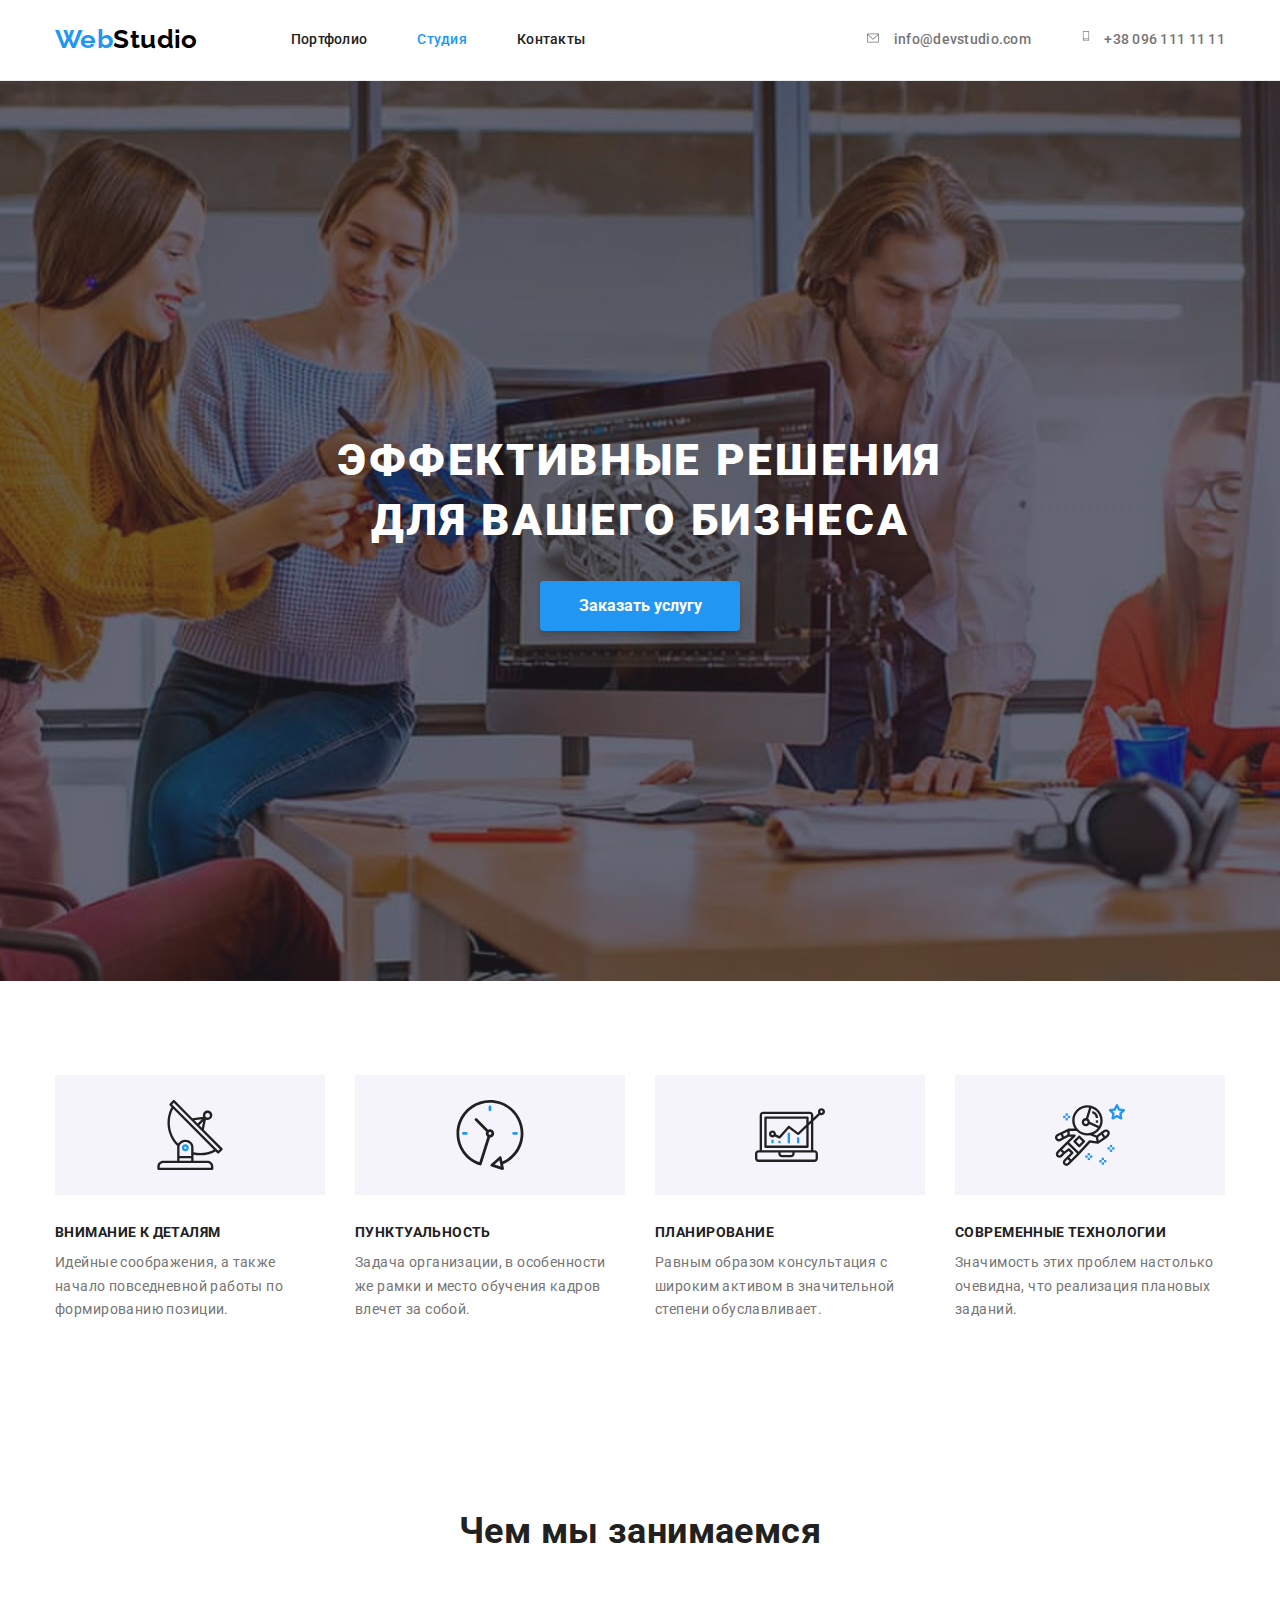
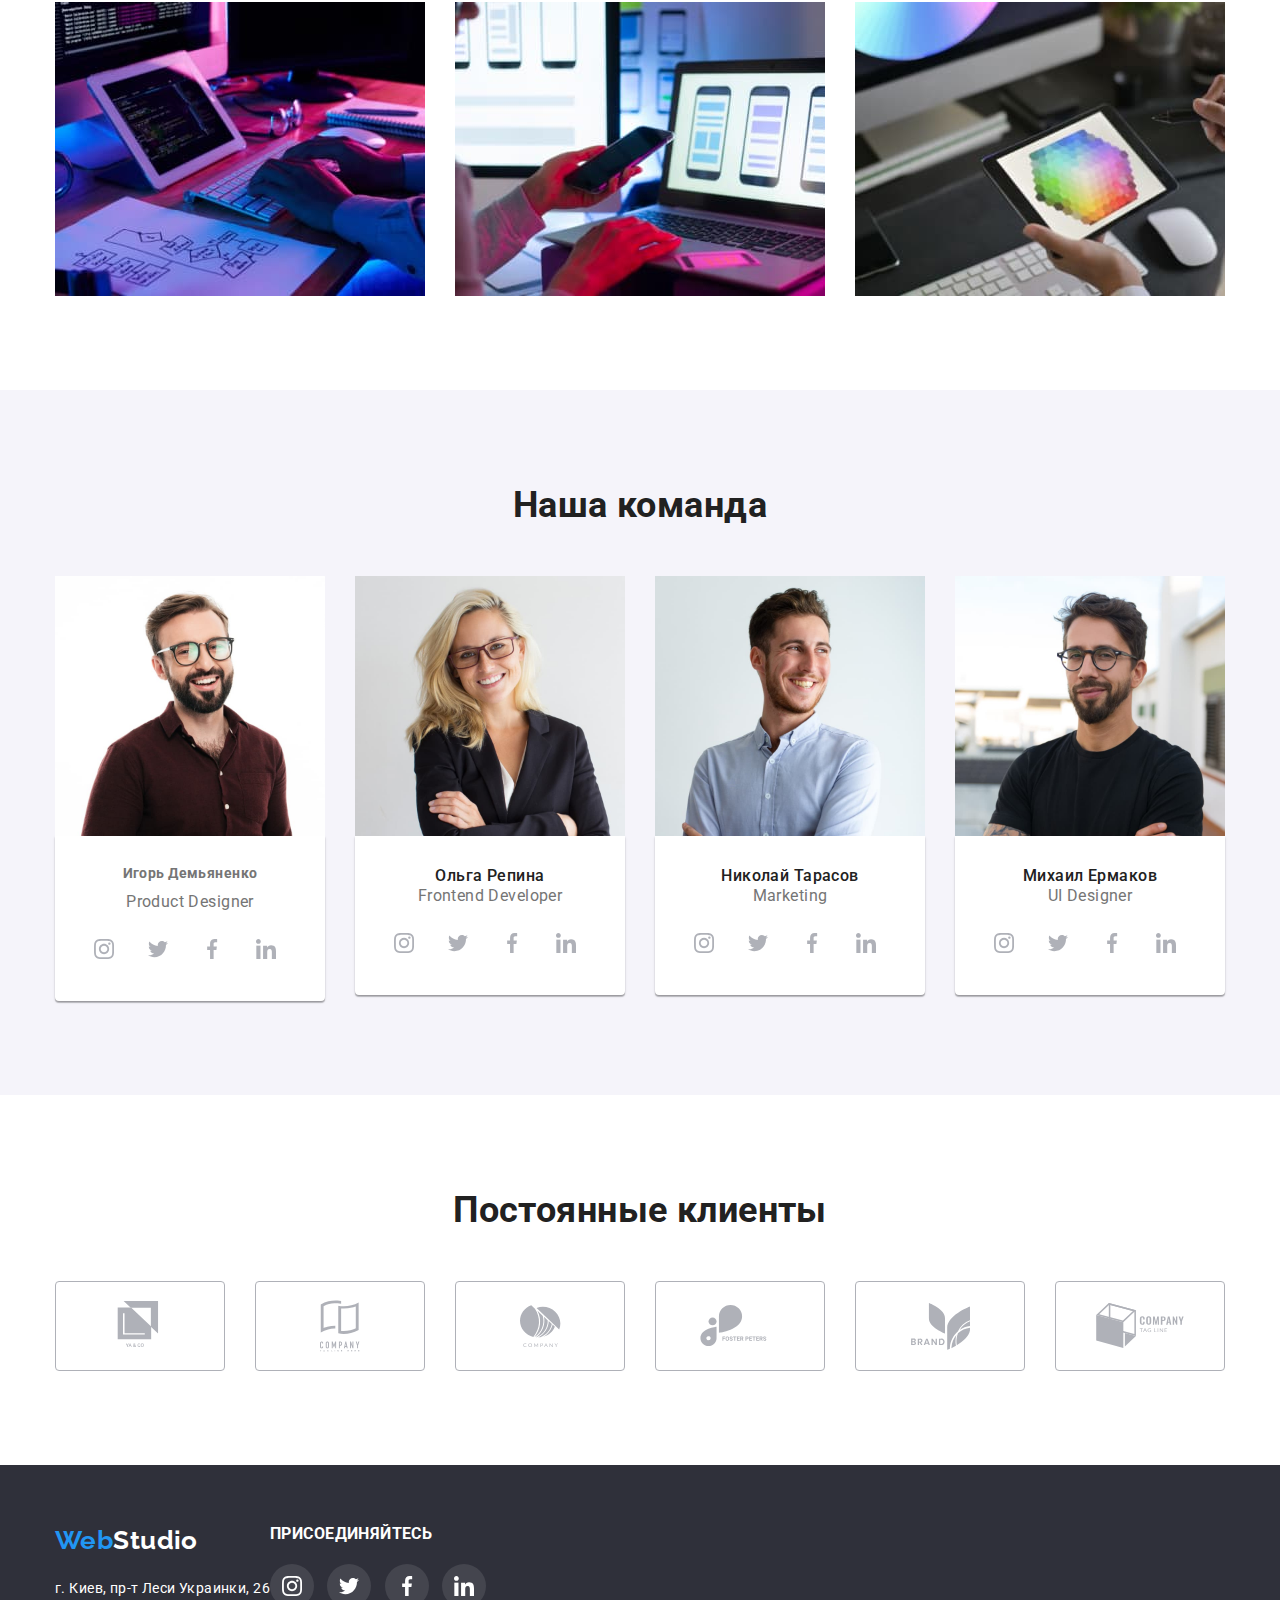
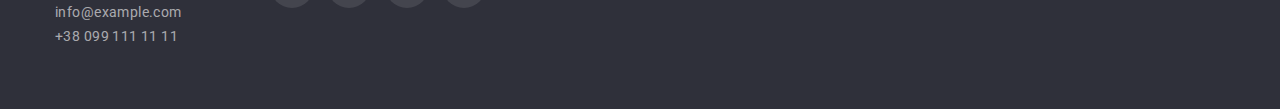
==== index.html @ ab67c168 "Initial commit" ====
<!DOCTYPE html>
<html lang="en">
<head>
    <meta charset="UTF-8">
    <meta http-equiv="X-UA-Compatible" content="IE=edge">
    <meta name="viewport" content="width=device-width, initial-scale=1.0">
    <link rel="preconnect" href="https://fonts.gstatic.com">
    <link href="https://fonts.googleapis.com/css2?family=Raleway:wght@700&family=Roboto:wght@400;500;700;900&display=swap" rel="stylesheet">
    <link rel="stylesheet" href="https://cdnjs.cloudflare.com/ajax/libs/modern-normalize/1.0.0/modern-normalize.min.css">
    <link rel="stylesheet" href="./css/styles.css">
    <title>WebStudio</title>
</head>
<body>
    
        <!--Шапка-->
    <header class="page-header">
    <div class="container">
        <div class="main-page">
        <nav class="navigation">
        <a  href="" class="logo"><span>Web</span><span class="logo-studio">Studio</span></a>
        <ul class=" list-non site-nav">
            <li class="item"><a href="./portfolio.html" class=" site-nav link" >Портфолио</a></li>
            <li class="item"><a href="" class="link current">Студия</a></li>
            <li class="item"><a href="" class="site-nav link" >Контакты</a></li>
        </ul>
        </nav>
        <ul class="list-non contact">
            <li class="item"><a href="mailto:info@devstudio.com" class="contact-date">
                <svg class="icon" width="16" height="12">
                    <use href="./image/sprite.svg#icon-envelope"></use>
                </svg>
                info@devstudio.com</a></li>
            <li class="item"><a href="tel:+380961111111" class=" contact-date">
                <svg class="icon" width="10" height="16">
                    <use href="./image/sprite.svg#icon-smartphone"></use>
                </svg>
                +38 096 111 11 11</a></li>
        </ul>
        </div>
        </div>
    </header>
    <!--Загрузити послугу-->
    <main>
        <section class="section hero overlay"> 
            <div class="container">
                <div class="hero-content">
            <h1 class="section-hero-title">Эффективные решения для вашего бизнеса</h1>
            <button type="button" class="button">Заказать услугу</button>
            </div>
            </div>
        </section>
        <!-- секція під героєм -->
<section class="section">
    <div class="container">
    <!--Заголовок, який далі потрібно приховати-->
    <h2 class="section-title visually-hidden">Наши ценности</h2>
    <!--Список під "Загрузити послугу"-->
    <ul class=" list-non values-list">
        <li class="values-item">
            <div class="values-picture">
                <svg width="70" height="70">
                    <use href="./image/symbol-defs.svg#icon-antenna"></use>
                </svg>
            </div>

            <h3 class="title">Внимание к деталям</h3>
            <p class="text">
                Идейные соображения, а также начало повседневной работы по формированию позиции.
            </p>
        </li>
        <li class="values-item">
            <div class="values-picture">
                <svg width="70" height="70">
                    <use href="./image/symbol-defs.svg#icon-clock"></use>
                </svg>
            </div>
            <h3 class="title">Пунктуальность</h3>
            <p class="text">
                Задача организации, в особенности же рамки и место обучения кадров влечет за собой.
            </p>
        </li>
        <li class="values-item">
            <div class="values-picture">
                <svg width="70" height="70">
                    <use href="./image/symbol-defs.svg#icon-diagram"></use>
                </svg>
            </div>
            <h3 class="title">Планирование</h3>
            <p class="text">
                Равным образом консультация с широким активом в значительной степени обуславливает.
            </p>
        </li>
        <li class="values-item">
            <div class="values-picture">
                <svg width="70" height="70">
                    <use href="./image/symbol-defs.svg#icon-astronaut"></use>
                </svg>
            </div>
            <h3 class="title">Современные технологии</h3>
            <p class="text">
                Значимость этих проблем настолько очевидна, что реализация плановых заданий.
            </p>
        </li>
    </ul>
    </div>
</section>  
<!--Чим ми займаємося-->
<section class="section">
    <div class="container">
    <h2 class="section-title">Чем мы занимаемся</h2>
    <ul class="list-non title-list grid">
        <li class="grid-title"><a href=""><img src="./image/box_1.jpg" alt="Человек пишет код" width="370"></a></li>
        <li class="grid-title"><a href=""><img src="./image/box_2.jpg" alt="Работа с приложениями" width="370"></a></li>
        <li class="grid-title"><a href=""><img src="./image/box_3.jpg" alt="Работа с графикой" width="370"></a></li>
    </ul>
    </div>
</section>
<!--Наша команда-->
<section class="section team">
    <div class="container">
    <h2 class="section-title">Наша команда</h2>
    <ul class=" list-non title-list grid">
        <li class="team-item grid-team">
            <img src="./image/product_designer.jpg" alt="Фотокартка продуктного дизайнера" width="270">
                <div class="manager">
                <h4 class="title -name">Игорь Демьяненко</h4>
                <p class="position">Product Designer</p>
                <ul class=" list-non social">
                    <li>
                        <a href="" class="social-icon" target="_blank" rel="noopener noreferrer">
                            <svg width="20" height="20">
                                <use href="./image/sprite.svg#icon-instagram "></use>
                            </svg>
                        </a>
                    </li>
                    <li>
                        <a href="" class="social-icon" target="_blank" rel="noopener noreferrer">
                            <svg width="20" height="20">
                                <use href="./image/sprite.svg#icon-twitter"></use>
                            </svg>
                        </a>
                    </li>
                    <li>
                        <a href="" class="social-icon"target="_blank" rel="noopener noreferrer">
                            <svg width="20" height="20">
                                <use href="./image/sprite.svg#icon-facebook"></use>
                            </svg>
                        </a>
                    </li>
                    <li>
                        <a href="" class="social-icon"target="_blank" rel="noopener noreferrer">
                            <svg width="20" height="20">
                                <use href="./image/sprite.svg#icon-linkedin"></use>
                            </svg>
                        </a>
                    </li>
                </div>
               
        </li>
        <li class="team-item grid-team">
            <img src="./image/frontend_developer.jpg" alt="Фотокартка розробника" width="270">
            <div class="manager">
                <h4 class="title-name">Ольга Репина</h4>
                <p class="position">Frontend Developer</p>
                <ul class=" list-non social">
                    <li>
                        <a href="" class="social-icon" target="_blank" rel="noopener noreferrer">
                            <svg width="20" height="20">
                                <use href="./image/sprite.svg#icon-instagram "></use>
                            </svg>
                        </a>
                    </li>
                    <li>
                        <a href="" class="social-icon" target="_blank" rel="noopener noreferrer">
                            <svg width="20" height="20">
                                <use href="./image/sprite.svg#icon-twitter"></use>
                            </svg>
                        </a>
                    </li>
                    <li>
                        <a href="" class="social-icon" target="_blank" rel="noopener noreferrer">
                            <svg width="20" height="20">
                                <use href="./image/sprite.svg#icon-facebook"></use>
                            </svg>
                        </a>
                    </li>
                    <li>
                        <a href="" class="social-icon" target="_blank" rel="noopener noreferrer">
                            <svg width="20" height="20">
                                <use href="./image/sprite.svg#icon-linkedin"></use>
                            </svg>
                        </a>
                    </li>
            </div>
            
        </li>
        <li class="team-item grid-team">
           
            <img src="./image/marketing.jpg" alt="Фотокартка спеціаліста з маркетингу" width="270">
            <div class="manager">
                <h4 class="title-name">Николай Тарасов</h4>
                <p class="position">Marketing</p>
                <ul class=" list-non social">
                    <li>
                        <a href="" class="social-icon" target="_blank" rel="noopener noreferrer">
                            <svg width="20" height="20">
                                <use href="./image/sprite.svg#icon-instagram "></use>
                            </svg>
                        </a>
                    </li>
                    <li>
                        <a href="" class="social-icon" target="_blank" rel="noopener noreferrer">
                            <svg width="20" height="20">
                                <use href="./image/sprite.svg#icon-twitter"></use>
                            </svg>
                        </a>
                    </li>
                    <li>
                        <a href="" class="social-icon" target="_blank" rel="noopener noreferrer">
                            <svg width="20" height="20">
                                <use href="./image/sprite.svg#icon-facebook"></use>
                            </svg>
                        </a>
                    </li>
                    <li>
                        <a href="" class="social-icon" target="_blank" rel="noopener noreferrer">
                            <svg width="20" height="20">
                                <use href="./image/sprite.svg#icon-linkedin"></use>
                            </svg>
                        </a>
                    </li>
            </div>
            
        </li>
        <li class="team-item grid-team">
           
            <img src="./image/ul_designer.jpg" alt="Фотокартка дизайнера" width="270">
            <div class="manager">
                <h4 class="title-name">Михаил Ермаков</h4>
                <p class="position">UI Designer</p>
                <ul class=" list-non social">
                    <li>
                        <a href="" class="social-icon" target="_blank" rel="noopener noreferrer">
                            <svg width="20" height="20">
                                <use href="./image/sprite.svg#icon-instagram "></use>
                            </svg>
                        </a>
                    </li>
                    <li>
                        <a href="" class="social-icon" target="_blank" rel="noopener noreferrer">
                            <svg width="20" height="20">
                                <use href="./image/sprite.svg#icon-twitter"></use>
                            </svg>
                        </a>
                    </li>
                    <li>
                        <a href="" class="social-icon" target="_blank" rel="noopener noreferrer">
                            <svg width="20" height="20">
                                <use href="./image/sprite.svg#icon-facebook"></use>
                            </svg>
                        </a>
                    </li>
                    <li>
                        <a href="" class="social-icon" target="_blank" rel="noopener noreferrer">
                            <svg width="20" height="20">
                                <use href="./image/sprite.svg#icon-linkedin"></use>
                            </svg>
                        </a>
                    </li>
            </div> 
        </li>
    </ul>
    </div>
</section>
<!-- Постійні клієнти -->
<section class="section clients">
    <div class="container">
        <h2 class="section-title">Постоянные клиенты</h2>
        <ul class=" list-non our-clients-list">
            <li class="our-clients-item">
                <a href="" class="our-clients-link">
                    <svg class="clients-icon" width="44,27" height="49.23">
                        <use href="./image/symbol-defs.svg#icon-logo-1"></use>
                    </svg>
                </a>
            </li>
            <li class="our-clients-item">
                <a href="" class="our-clients-link">
                    <svg class="clients-icon" width="40" height="52">
                        <use href="./image/symbol-defs.svg#icon-logo-2"></use>
                    </svg>
                </a>
            </li>
            <li class="our-clients-item">
                <a href="" class="our-clients-link">
                    <svg class="clients-icon" width="41" height="42.6">
                        <use href="./image/symbol-defs.svg#icon-logo-3"></use>
                    </svg>
                </a>
            </li>
            <li class="our-clients-item">
                <a href="" class="our-clients-link">
                    <svg class="clients-icon" width="79.66" height="42.02">
                        <use href="./image/symbol-defs.svg#icon-logo-4"></use>
                    </svg>
                </a>
            </li>
            <li class="our-clients-item">
                <a href="" class="our-clients-link">
                    <svg class="clients-icon" width="59" height="47">
                        <use href="./image/symbol-defs.svg#icon-logo-5"></use>
                    </svg>
                </a>
            </li>
            <li class="our-clients-item">
                <a href="" class="our-clients-link">
                    <svg class="clients-icon" width="88.48" height="45.44">
                        <use href="./image/symbol-defs.svg#icon-logo-6"></use>
                    </svg>
                </a>
            </li>

        </ul>
    </div>


</section>

</main>
<footer class="section-footer">
    <div class="container footer">
        <div class="footer-studio">
    <a href="" class="logo"><span>Web</span><span class="logo-footer-studio">Studio</span></a>
    
    <ul class="list-non footer-contacts">
        <li><a href="https://goo.gl/maps/GumJZrkpZJpaKMpm8" target="_blank" rel="nooper noreferrer" class="adress">г. Киев, пр-т Леси Украинки, 26</a></li>
        <li><a href="mailto:info@devstudio.com" class="contacts">info@example.com</a></li>
        <li><a href="tel:+380961111111" class="contacts">+38 099 111 11 11</a></li>
    </ul>
    </div>
    
    <!-- Іконки футера -->
    <div class="footer-network-list">
        <h3 class="footer-network-title">присоединяйтесь</h3>
        <ul class="footer-network-icon">
            <li class="footer-network-icon-item">
                <a href="" class="footer-network-icon-link" aria-label="инстаграм">
                    <svg class="footer-icon" width="20" height="20">
                        <use href="./image/sprite.svg#icon-instagram "></use>
                    </svg>
                </a>
            </li>
            <li class="footer-network-icon-item">
                <a href="" class="footer-network-icon-link" aria-label="твиттер">
                    <svg class="footer-icon" width="20" height="20">
                        <use href="./image/sprite.svg#icon-twitter"></use>
                    </svg>
                </a>
            </li>
            <li class="footer-network-icon-item">
                <a href="" class="footer-network-icon-link" aria-label="фейсбук">
                    <svg class="footer-icon" width="20" height="20">
                        <use href="./image/sprite.svg#icon-facebook"></use>
                    </svg>
                </a>
            </li>
            <li class="footer-network-icon-item">
                <a href="" class="footer-network-icon-link" aria-label="линкедин">
                    <svg class="footer-icon" width="20" height="20">
                        <use href="./image/sprite.svg#icon-linkedin"></use>
                    </svg>
                </a>
            </li>
        </ul>
    
    </div>
    </div>
</footer>
</body>
</html>
---- css/styles.css ----
:root {
  --primary-text-color: #757575;
  --title-text-color: #212121;
  --accent-color: #2196f3;
  --base-color-logo: #2196f3;
  --background-color: #ffffff;
  --second-background-color: #f5f4fa;
  --background-footer-color: #2f303a;
  --color-icons:#AFB1B8;
  
}
/* html{     
  box-sizing: border-box;
}
*,
*::after,
*::before {
 /* box-sizing: inherit;   */

/* контейнер */
.container {
  margin-left: auto;
  margin-right: auto;
  width: 1200px;
  padding-right: 15px;
  padding-left: 15px;
  /* outline: 2px solid tomato; */
  /* background-color: plum; */
}

body {
  color: var(--primary-text-color);
  background-color: var(--background-color);
  font-family: "Roboto", sans-serif;
  font-size: 14px;
  line-height: 1.71;
  letter-spacing: 0.03em;
}
.section {
  padding-top: 94px;
  padding-bottom: 94px;
}

h1,
h2,
h3,
h4,
h5,
h6,
p {
  margin: 0px;
}
.list-non {
  list-style: none;
  margin-top: 0px;
  margin-bottom: 0px;
  padding-left: 0px;
}

img {
  display: block;
  max-width: 100%;
  height: auto;
}

/* клас, щоб приховати заголовок */
.visually-hidden {
  position: absolute !important;
  clip: rect(1px 1px 1px 1px);
  clip: rect(1px, 1px, 1px, 1px);
  padding: 0 !important;
  border: 0 !important;
  height: 1px !important;
  width: 1px !important;
  overflow: hidden;
}
/* оформлення логотипу */
.logo {
  color: var(--base-color-logo);
  text-decoration: none;
  font-family: Raleway;
  font-weight: 700;
  font-size: 26px;
  line-height: 1.19;
}
.logo-studio {
  color: #000;
  margin-right: 93px;
}

.logo-footer-studio {
  color: #ffffff;
}

/* хедер-новігація */

.page-header {
  /* background-color: rgb(204, 204, 204); */
 border-bottom: 1px solid #ececec;
  padding-top: 24px;
  padding-bottom: 25px;
}
/* контейнер навігації */
.main-page {
  display: flex;
  align-items: center;
  justify-content: flex-end;
}
.navigation {
  display: flex;
  align-items: center;
  margin-right: auto;
}
.site-nav {
  display: inline-flex;
}
.site-nav .item:not(:last-child) {
  margin-right: 50px;
}

.site-nav .link {
  /* display: block; 
  padding-top: 32px;
  padding-bottom: 32px;*/

  color: var(--title-text-color);
  text-decoration: none;
  font-weight: 500;
  font-size: 14px;
  line-height: 1.42;
  letter-spacing: 0.02em;
}
.site-nav .link:hover,
.site-nav .link:focus {
  color: var(--accent-color);
}
.site-nav .link.current {
  color: var(--accent-color);
}

/* хедер-контакти */
.contact {
  display: flex;
}
.contact .item + .item {
  margin-left: 50px;
}
.contact-date {
  color: var(--primary-text-color);
  text-decoration: none;
  font-weight: 500;
  font-size: 14px;
  line-height: 1.42;
  letter-spacing: 0.02em;
}
.contact .contact-date:hover,
.contact .contact-date:focus {
  color: var(--accent-color);
}
/* Іконки-контакти */
.contact-date .icon{
  margin-right: 10px;
  fill: currentColor;
}

/* кнопка */
.button {
  box-shadow: 0px 4px 4px rgba(0, 0, 0, 0.15);
  border-radius: 4px;
  padding: 10px 32px;
  min-width: 200px;
  border: none;

  color: #ffffff;
  background-color: #2196f3;
  cursor: pointer;
  font-weight: 700;
  font-size: 16px;
  line-height: 1.87;
  display: inline-block;
  
}
.button:hover,
.button:focus {
  background-color: #188ce8;
}

/* кнопки портфоліо */
.button-portfolio {
 display: inline-block;
  padding: 6px 22px;
  min-width: 73px;
  border-radius: 4px;
  color: var(--title-text-color);
  font-family: inherit;
  font-weight: 500;
  font-size: 16px;
  line-height: 2;
  cursor: pointer;
  text-align: center;
  border: none;
  background-color: #f5f4f4;
  box-shadow: 0px 3px 1px rgba(0, 0, 0, 0.1), 0px 1px 2px rgba(0, 0, 0, 0.08),
    0px 2px 2px rgba(0, 0, 0, 0.12);  
}
.button-portfolio:hover{
  color: #ffffff;
  background-color: var(--accent-color);
}
.button-portfolio:focus{
  color: #ffffff;
  background-color: var(--accent-color);
}

.button-nav .button-portfolio.curent{
  background-color:var(--accent-color);
}
.button-nav {
  display: flex;
  justify-content: center;
  margin-bottom: 50px;
  margin-top: 0px;
  padding: 0px;
  list-style: none;
}

/* секція героя (загрузити послугу)*/
.hero {
  background: #2f303a;
  text-align: center;
  min-height: 100vh;
  display: flex;
  align-items: center;
}
.hero .container {
  display: flex;
  align-items: center;
  justify-content: center;
}
.hero-content {
  max-width: 696px;
}

.section-hero-title {
  margin-top: 0px;
  margin-bottom: 30px;

  color: #ffffff;
  font-weight: 900;
  font-size: 44px;
  line-height: 1.36;
  letter-spacing: 0.06em;
  text-transform: uppercase;
}
.overlay{
  background-size: cover;
  background-position: center;
  background-repeat: no-repeat;
  margin-left: auto;
  margin-right: auto;
  max-width: 2000px;
  height: 600px;
  background-image: linear-gradient( to right, 
   rgba(47, 48, 58, 0.4),
   rgba(47, 48, 58, 0.4)),
   url("../image/img-hero.jpg");
}
/* Заголовки секцій */
.section-title {
  margin-top: 0px;
  margin-bottom: 50px;

  color: var(--title-text-color);
  font-weight: 700;
  font-size: 36px;
  line-height: 1.17;
  text-align: center;
}
.title-list{
  padding: 0px;
  margin: 0px;
}
/* секція "Наші цінності */
.values-list {
  display: flex;
  margin: 0;
  padding: 0;
  text-align: left;
  justify-content: space-between;
}
.values-item {
  flex-basis: calc((100% - 4 * 30px) / 4);
}
.title{
  font-weight: bold;
  font-size: 14px;
  line-height: 1.1;
  color: var(--title-text-color)
  text-transform: uppercase;
  margin-bottom: 10px;
}
.text{
  font-size: 14px;
  line-height: 1.7;
}

.values-list .title {
  color: var(--title-text-color);
  font-weight: 700;
  line-height: 1.14;
  text-transform: uppercase;
  margin-top: 0px;
  margin-bottom: 10px;
}
.values-list .text {
  font-size: 14px;
  line-height: 1.7;
 }
 /* Іконки-Наші цінності */
 
 .values-picture {
  width: 270px;
  height: 120px;
  display: flex; 
  justify-content: center;
  align-items: center;
  background-color: var(--second-background-color);
  margin-bottom: 30px;

}

 
/* Чим ми займаємося */
.grid {
  display: flex;
  flex-wrap: wrap;
  margin-left: -30px;
  margin-top: -50px;
}

.grid-title {
  flex-basis: calc((100% - 3 * 30px) / 3);
  margin-left: 30px;
  margin-top: 50px;
}

/* Наша команда */

.team {
  background-color: var(--second-background-color);
}
.team .section {
  padding-top: 94px;
  padding-bottom: 94px;
}
.team-item {
  flex-basis: calc((100% - 3 * 30px) / 3);
  margin-left: 30px;
  margin-top: 50px;
}
.grid-team {
  flex-basis: calc((100% - 4 * 30px) / 4);
}

.title-name {
  color: var(--title-text-color);
  font-weight: 500;
  font-size: 16px;
  line-height: 1.19;
}
.manager {
  padding-top: 30px;
  padding-bottom: 30px;

  text-align: center;
  background: #ffffff;
  /* material shadow v1 */
  box-shadow: 0px 1px 3px rgba(0, 0, 0, 0.12), 0px 1px 1px rgba(0, 0, 0, 0.14),
    0px 2px 1px rgba(0, 0, 0, 0.2);
  border-radius: 0px 0px 4px 4px;
}

.position {
  font-size: 16px;
  line-height: 1.19;
  /* text-align: center; */
  margin-top: 10;
  /* margin-bottom: 0; */
}

/* Іконки */
.social {
  display: flex;
  padding-left: 0px;
  justify-content: center;
  align-items: center;
  margin-top: 16px;
    
}

.social-icon {
  display: flex;
  height: 44px;
  width: 44px;
  justify-content: center;
  align-items: center;
  fill: var(--color-icons);
}

.social-icon:not(first-child) {
  margin-right: 10px;
}

.social-icon:hover {
  background-color: var(--accent-color);
  fill: var(--background-color);
  border-radius: 50%;


}
/* Наші клієнти */

  .our-clients-link {
  width: 170px;
  height: 90px;
  display: flex;
  align-items: center;
  justify-content: center;
  border: 1px solid #afb1b8;
  border-radius: 4px;
  fill: var(--color-icons);
}
.our-clients-link:hover,
.our-clients-link:focus {
  border: 1px solid var(--accent-color);
  fill: var(--accent-color);
}

.our-clients-list{
  display: flex;
  margin: 0;
  padding: 0;
}

.our-clients-item:not(first-child) {
  margin-right: 30px;
}
.our-clients-item {
  margin: 0;
  padding: 0;
}


/* Секція footer */
.section-footer {
  background-color: var(--background-footer-color);
  padding-top: 60px;
  padding-bottom: 60px;
}
.section-footer .adress {
  color: #ffffff;
  text-decoration: none;
}
.section-footer .contacts {
  color: rgba(255, 255, 255, 0.6);
  text-decoration: none;
}
.footer-studio{
  
  display: inline-block;
  flex-basis: calc((50%-45px) / 2);
}
.footer {
  display: flex;
}

.container .footer {
  padding: 60px 0px;
}

.footer-contacts{ 
  margin-top: 20px;
}
/* Іконки футера-Приєднюйтесь */


.footer-network-title {
  font-weight: 700;
  line-height: 1.14;
  text-transform: uppercase;
  color: var(--background-color);
  margin-bottom: 20px;
}

.footer-network-icon-item {
  display: inline-block;
  align-items: center;
  justify-content: center;
}

.footer-network-icon-item:not(:last-child) {
  margin-right: 10px;
}
.footer-icon {
  fill: var(--background-color);
}
.footer-network-icon-link {
  width: 44px;
  height: 44px;
  display: flex;
  align-items: center;
  justify-content: center;
  border-radius: 50%;
  background-color: rgba(255, 255, 255, 0.1);
}

.footer-network-icon-link:hover,
.footer-network-icon-link:focus {
  background-color: var(--accent-color);
}
.footer-network-icon {
  padding: 0%;
}


/* Секція портфоліо */
.foto{
  border: 1px solid #eeeeee;
  padding-top: 20px;
  padding-right: 24px;
  padding-bottom: 20px;
  padding-left: 24px;
}

.portfollio-list-title {
  color: var(--title-text-color);
  font-weight: 700;
  font-size: 18px;
  line-height: 2;
  letter-spacing: 0.06em;
}
.portfollio-list-description {
  font-size: 16px;
  line-height: 1.87;
}

.portfollio-list{
  display: flex;
  flex-wrap: wrap;
  padding: 0px;
  margin: 0px;
  margin-left: -30px;
  margin-top: -30px;
  padding-top: 50px;
}

.project {
  color: var(--contact-header-color);
  display: block;
  text-decoration: none;
}
.project:hover,
.project:focus {
  box-shadow: 
  0px 1px 1px rgba(0, 0, 0, 0.12), 
  0px 4px 4px rgba(0, 0, 0, 0.06), 
  1px 4px 6px rgba(0, 0, 0, 0.16);
}


.portfollio-item{
  margin-left: 30px;
  margin-top: 30px;
  flex-basis: calc((100% - 3 * 30px) / 3);
}
.foto{
  border-bottom: 1px solid #eeeeee;
  border-right: 1px solid #eeeeee;
  border-left: 1px solid #eeeeee;
  padding-top: 20px;
  padding-right: 24px;
  padding-bottom: 20px;
  padding-left: 24px;
}
.button-nav{
  display: flex;
  justify-content: center;
  list-style: none;
  padding: 0px;
  margin: 0px;
}
.button-nav:not(:last-child){
  margin-right: 8px;
}
/* колір лого header: 000000, #2196F3 */
/* колір заголовків #212121 */
/* колір тексту <p>  і підписів під фото  #757575*/
/* кольори навігації #212121, акцент #2196F3 */
/* секція героя, h1 #FFFFFF,  */
/* вторинний колір фону #F5F4FA */
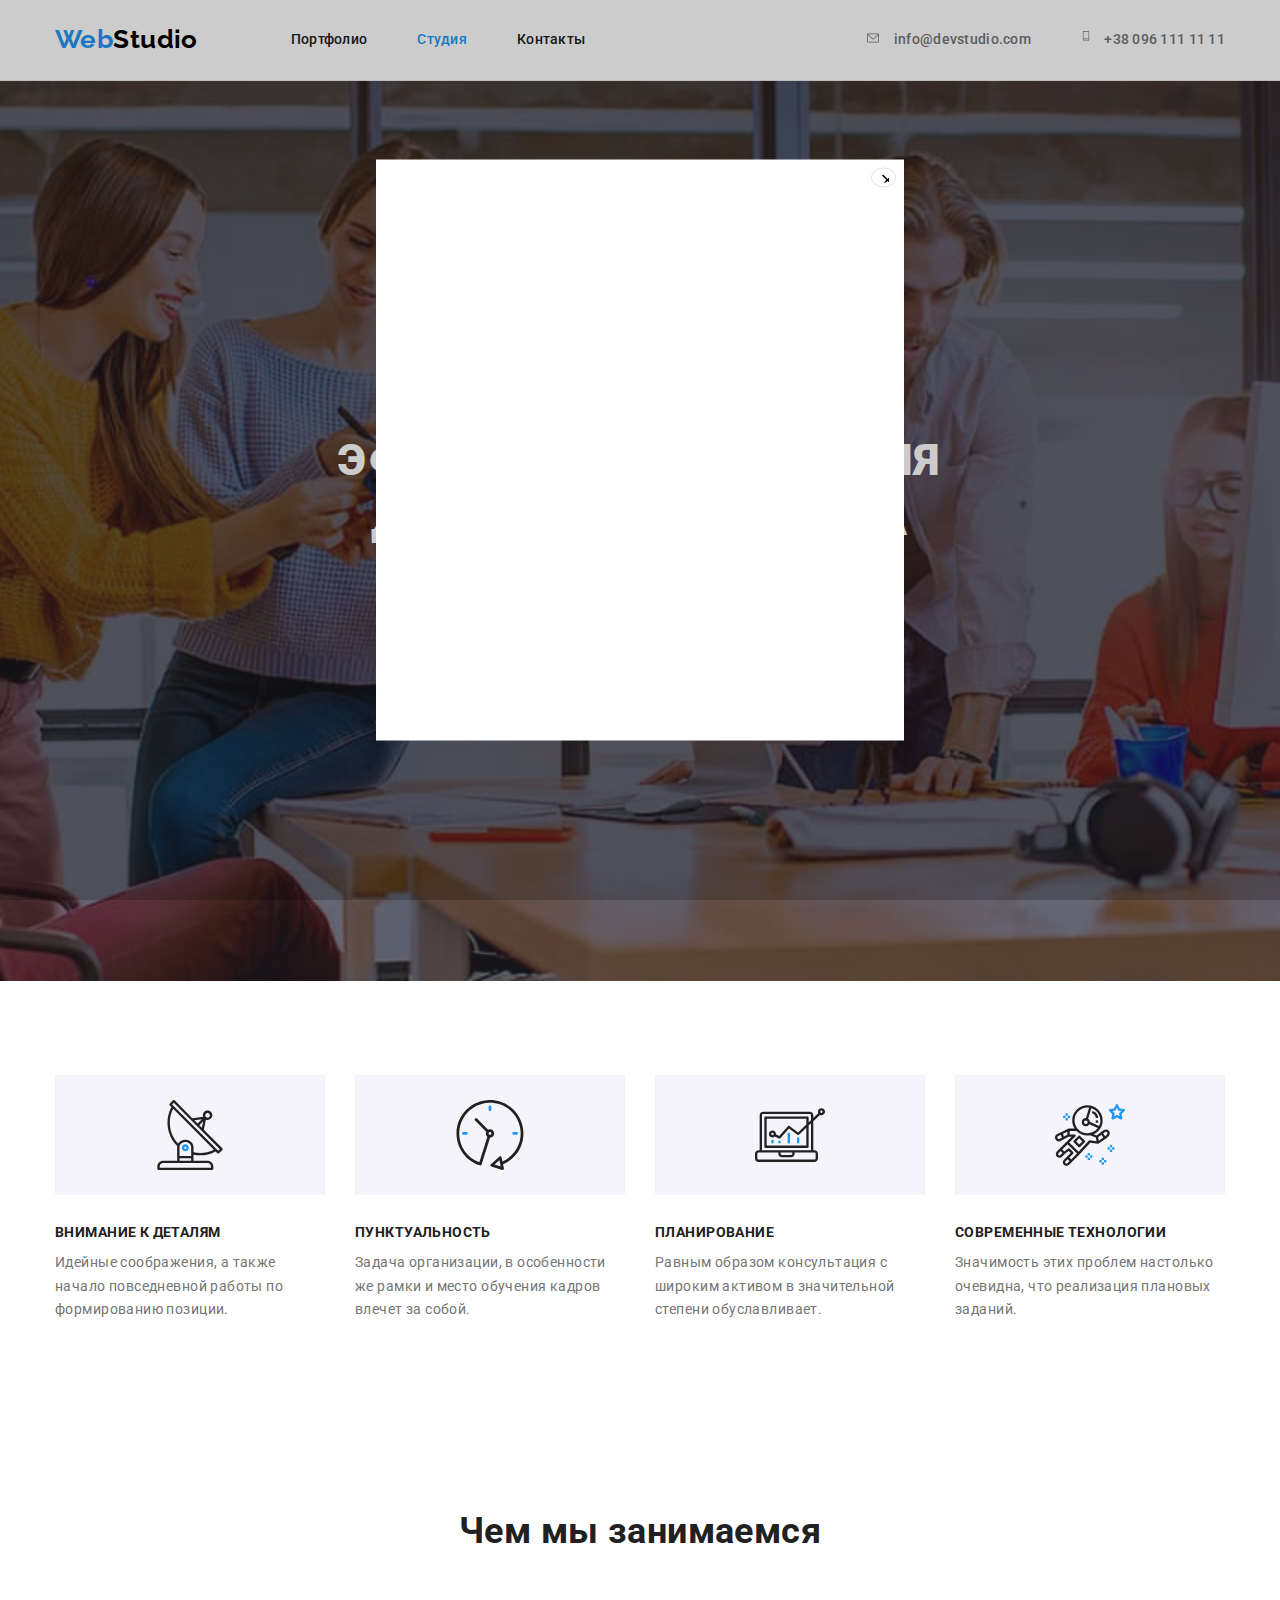
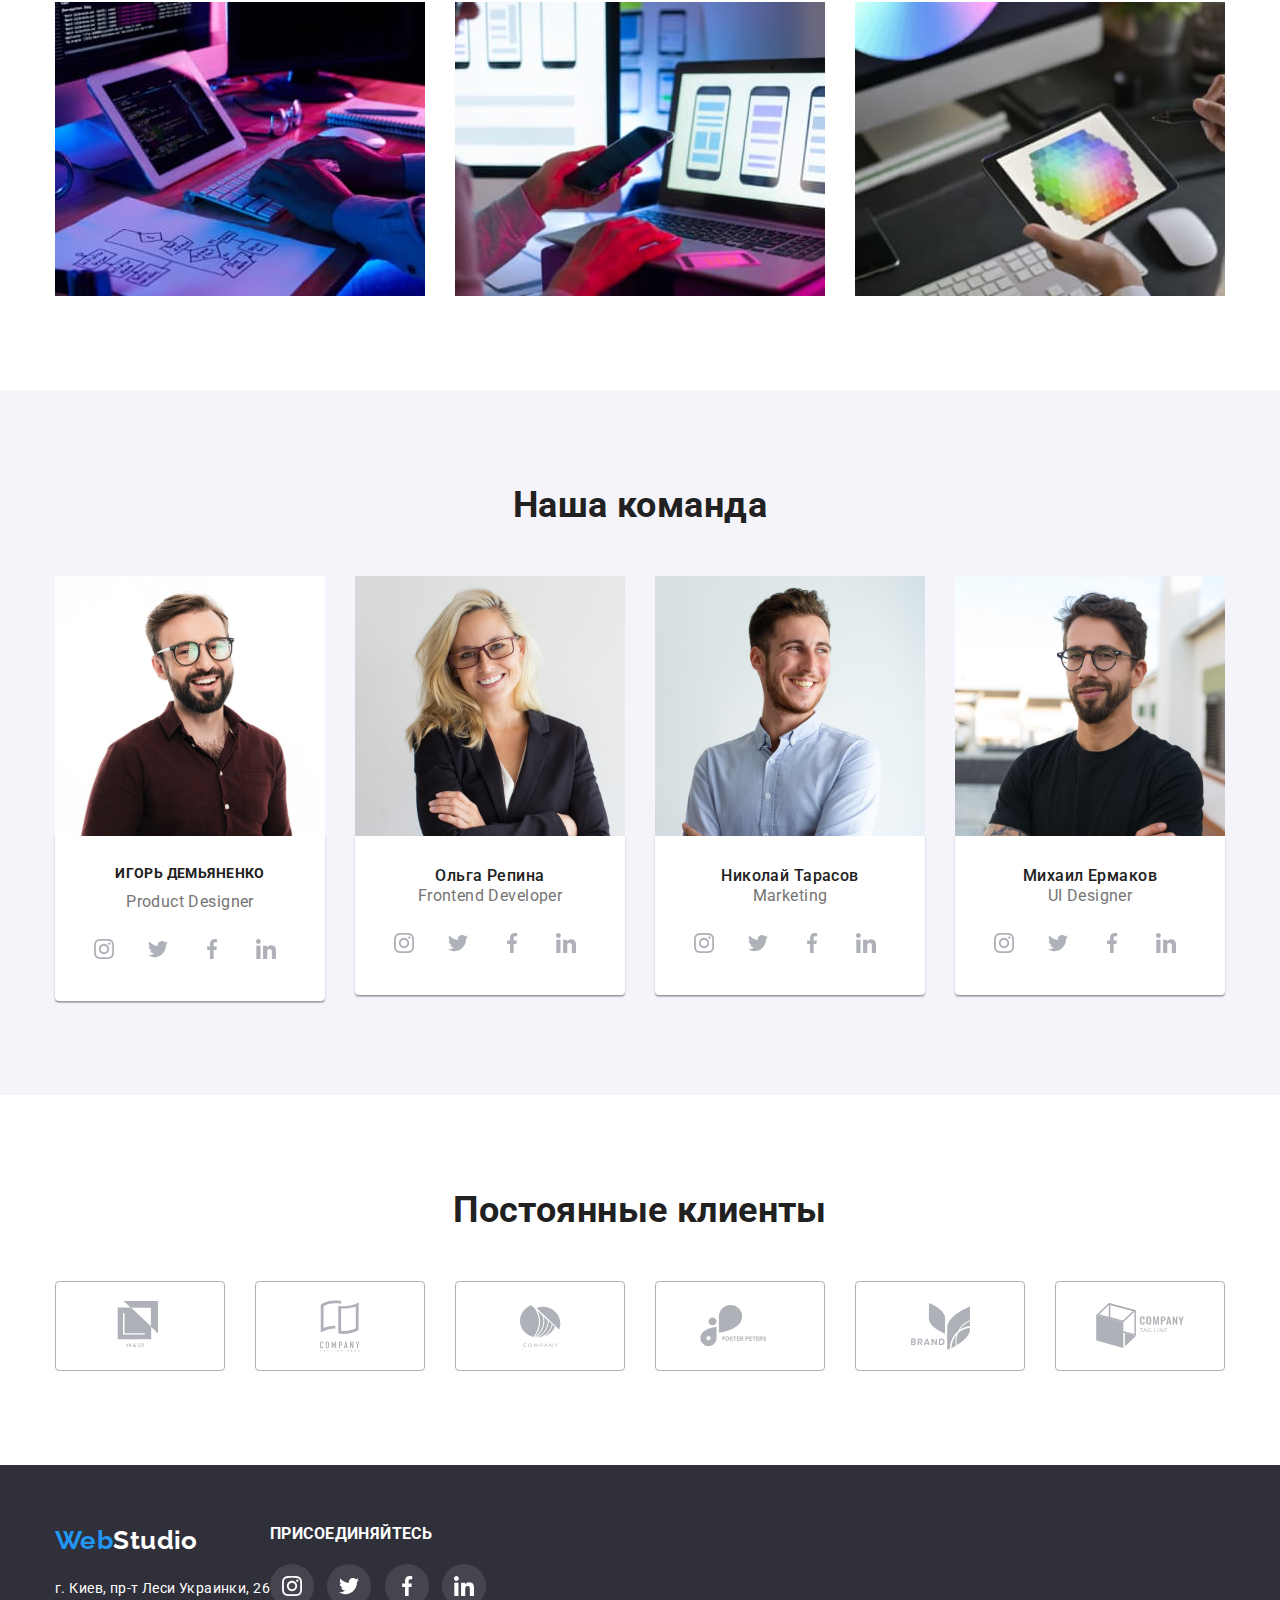
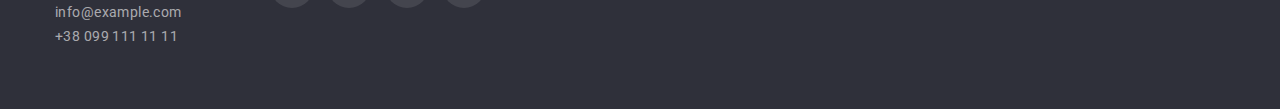
==== commit 80c32e39: "модалка" ====
--- a/index.html
+++ b/index.html
@@ -45,7 +45,7 @@
             <div class="container">
                 <div class="hero-content">
             <h1 class="section-hero-title">Эффективные решения для вашего бизнеса</h1>
-            <button type="button" class="button">Заказать услугу</button>
+            <button type="button" class="button" data-modal-open>Заказать услугу</button>
             </div>
             </div>
         </section>
@@ -376,5 +376,16 @@
     </div>
     </div>
 </footer>
+<!-- модалка -->
+<div class="backdrop is-hidden" data-model>
+    <div class="modal">
+        <button class="btn-close" data-model-close>
+             <svg class="icon-modal" width="30" height="30"> 
+                  <use href="./image/sprite.svg#icon-close-modal"></use>
+             </svg>
+        </button>
+    </div>
+</div>
+<script src="./js/script.js"></script>
 </body>
 </html>--- a/css/styles.css
+++ b/css/styles.css
@@ -6,8 +6,7 @@
   --background-color: #ffffff;
   --second-background-color: #f5f4fa;
   --background-footer-color: #2f303a;
-  --color-icons:#AFB1B8;
-  
+  --color-icons: #afb1b8;
 }
 /* html{     
   box-sizing: border-box;
@@ -96,7 +95,7 @@
 
 .page-header {
   /* background-color: rgb(204, 204, 204); */
- border-bottom: 1px solid #ececec;
+  border-bottom: 1px solid #ececec;
   padding-top: 24px;
   padding-bottom: 25px;
 }
@@ -122,6 +121,7 @@
   /* display: block; 
   padding-top: 32px;
   padding-bottom: 32px;*/
+  position: relative;
 
   color: var(--title-text-color);
   text-decoration: none;
@@ -129,6 +129,9 @@
   font-size: 14px;
   line-height: 1.42;
   letter-spacing: 0.02em;
+
+  transition-duration: 250ms;
+  transition-timing-function: cubic-bezier(0.4, 0, 0.2, 1);
 }
 .site-nav .link:hover,
 .site-nav .link:focus {
@@ -158,7 +161,7 @@
   color: var(--accent-color);
 }
 /* Іконки-контакти */
-.contact-date .icon{
+.contact-date .icon {
   margin-right: 10px;
   fill: currentColor;
 }
@@ -178,7 +181,6 @@
   font-size: 16px;
   line-height: 1.87;
   display: inline-block;
-  
 }
 .button:hover,
 .button:focus {
@@ -187,7 +189,7 @@
 
 /* кнопки портфоліо */
 .button-portfolio {
- display: inline-block;
+  display: inline-block;
   padding: 6px 22px;
   min-width: 73px;
   border-radius: 4px;
@@ -201,19 +203,19 @@
   border: none;
   background-color: #f5f4f4;
   box-shadow: 0px 3px 1px rgba(0, 0, 0, 0.1), 0px 1px 2px rgba(0, 0, 0, 0.08),
-    0px 2px 2px rgba(0, 0, 0, 0.12);  
-}
-.button-portfolio:hover{
+    0px 2px 2px rgba(0, 0, 0, 0.12);
+}
+.button-portfolio:hover {
   color: #ffffff;
   background-color: var(--accent-color);
 }
-.button-portfolio:focus{
+.button-portfolio:focus {
   color: #ffffff;
   background-color: var(--accent-color);
 }
 
-.button-nav .button-portfolio.curent{
-  background-color:var(--accent-color);
+.button-nav .button-portfolio.curent {
+  background-color: var(--accent-color);
 }
 .button-nav {
   display: flex;
@@ -252,7 +254,7 @@
   letter-spacing: 0.06em;
   text-transform: uppercase;
 }
-.overlay{
+.overlay {
   background-size: cover;
   background-position: center;
   background-repeat: no-repeat;
@@ -260,10 +262,12 @@
   margin-right: auto;
   max-width: 2000px;
   height: 600px;
-  background-image: linear-gradient( to right, 
-   rgba(47, 48, 58, 0.4),
-   rgba(47, 48, 58, 0.4)),
-   url("../image/img-hero.jpg");
+  background-image: linear-gradient(
+      to right,
+      rgba(47, 48, 58, 0.4),
+      rgba(47, 48, 58, 0.4)
+    ),
+    url("../image/img-hero.jpg");
 }
 /* Заголовки секцій */
 .section-title {
@@ -276,7 +280,7 @@
   line-height: 1.17;
   text-align: center;
 }
-.title-list{
+.title-list {
   padding: 0px;
   margin: 0px;
 }
@@ -291,15 +295,15 @@
 .values-item {
   flex-basis: calc((100% - 4 * 30px) / 4);
 }
-.title{
+.title {
+  margin-bottom: 10px;
+  text-transform: uppercase;
   font-weight: bold;
   font-size: 14px;
   line-height: 1.1;
-  color: var(--title-text-color)
-  text-transform: uppercase;
-  margin-bottom: 10px;
-}
-.text{
+  color: var(--title-text-color);
+}
+.text {
   font-size: 14px;
   line-height: 1.7;
 }
@@ -315,21 +319,19 @@
 .values-list .text {
   font-size: 14px;
   line-height: 1.7;
- }
- /* Іконки-Наші цінності */
- 
- .values-picture {
+}
+/* Іконки-Наші цінності */
+
+.values-picture {
   width: 270px;
   height: 120px;
-  display: flex; 
+  display: flex;
   justify-content: center;
   align-items: center;
   background-color: var(--second-background-color);
   margin-bottom: 30px;
-
-}
-
- 
+}
+
 /* Чим ми займаємося */
 .grid {
   display: flex;
@@ -395,7 +397,6 @@
   justify-content: center;
   align-items: center;
   margin-top: 16px;
-    
 }
 
 .social-icon {
@@ -415,12 +416,10 @@
   background-color: var(--accent-color);
   fill: var(--background-color);
   border-radius: 50%;
-
-
 }
 /* Наші клієнти */
 
-  .our-clients-link {
+.our-clients-link {
   width: 170px;
   height: 90px;
   display: flex;
@@ -436,7 +435,7 @@
   fill: var(--accent-color);
 }
 
-.our-clients-list{
+.our-clients-list {
   display: flex;
   margin: 0;
   padding: 0;
@@ -449,7 +448,6 @@
   margin: 0;
   padding: 0;
 }
-
 
 /* Секція footer */
 .section-footer {
@@ -465,8 +463,7 @@
   color: rgba(255, 255, 255, 0.6);
   text-decoration: none;
 }
-.footer-studio{
-  
+.footer-studio {
   display: inline-block;
   flex-basis: calc((50%-45px) / 2);
 }
@@ -478,11 +475,10 @@
   padding: 60px 0px;
 }
 
-.footer-contacts{ 
+.footer-contacts {
   margin-top: 20px;
 }
 /* Іконки футера-Приєднюйтесь */
-
 
 .footer-network-title {
   font-weight: 700;
@@ -522,9 +518,8 @@
   padding: 0%;
 }
 
-
 /* Секція портфоліо */
-.foto{
+.foto {
   border: 1px solid #eeeeee;
   padding-top: 20px;
   padding-right: 24px;
@@ -544,7 +539,7 @@
   line-height: 1.87;
 }
 
-.portfollio-list{
+.portfollio-list {
   display: flex;
   flex-wrap: wrap;
   padding: 0px;
@@ -561,19 +556,16 @@
 }
 .project:hover,
 .project:focus {
-  box-shadow: 
-  0px 1px 1px rgba(0, 0, 0, 0.12), 
-  0px 4px 4px rgba(0, 0, 0, 0.06), 
-  1px 4px 6px rgba(0, 0, 0, 0.16);
-}
-
-
-.portfollio-item{
+  box-shadow: 0px 1px 1px rgba(0, 0, 0, 0.12), 0px 4px 4px rgba(0, 0, 0, 0.06),
+    1px 4px 6px rgba(0, 0, 0, 0.16);
+}
+
+.portfollio-item {
   margin-left: 30px;
   margin-top: 30px;
   flex-basis: calc((100% - 3 * 30px) / 3);
 }
-.foto{
+.foto {
   border-bottom: 1px solid #eeeeee;
   border-right: 1px solid #eeeeee;
   border-left: 1px solid #eeeeee;
@@ -582,14 +574,14 @@
   padding-bottom: 20px;
   padding-left: 24px;
 }
-.button-nav{
+.button-nav {
   display: flex;
   justify-content: center;
   list-style: none;
   padding: 0px;
   margin: 0px;
 }
-.button-nav:not(:last-child){
+.button-nav:not(:last-child) {
   margin-right: 8px;
 }
 /* колір лого header: 000000, #2196F3 */
@@ -598,3 +590,55 @@
 /* кольори навігації #212121, акцент #2196F3 */
 /* секція героя, h1 #FFFFFF,  */
 /* вторинний колір фону #F5F4FA */
+
+/* модалка */
+.backdrop {
+  position: fixed;
+  top: 0;
+  left: 0;
+  width: 100%;
+  height: 100%;
+
+  background-color: rgba(0, 0, 0, 0.2);
+}
+/*  
+.backdrop.is-hidden {
+  opacity: 0;
+  visibility: hidden;
+  pointer-events: none;
+}*/
+
+.modal {
+  position: absolute;
+  top: 50%;
+  left: 50%;
+  transform: translate(-50%, -50%);
+
+  min-width: 528px;
+  min-height: 581px;
+
+  background-color: #ffffff;
+}
+
+.btn-close {
+  position: absolute;
+  top: 0;
+  right: 0;
+
+  margin-top: 8px;
+  margin-right: 8px;
+
+  background-color: #ffffff;
+  border-radius: 50%;
+  border: 1px solid rgba(0, 0, 0, 0.1);
+}
+.btn-close:focus,
+.btn-close:hover {
+  fill: #ffffff;
+  background-color: var(--accent-color);
+}
+
+.icon-modal {
+  height: 11px;
+  width: 11px;
+}
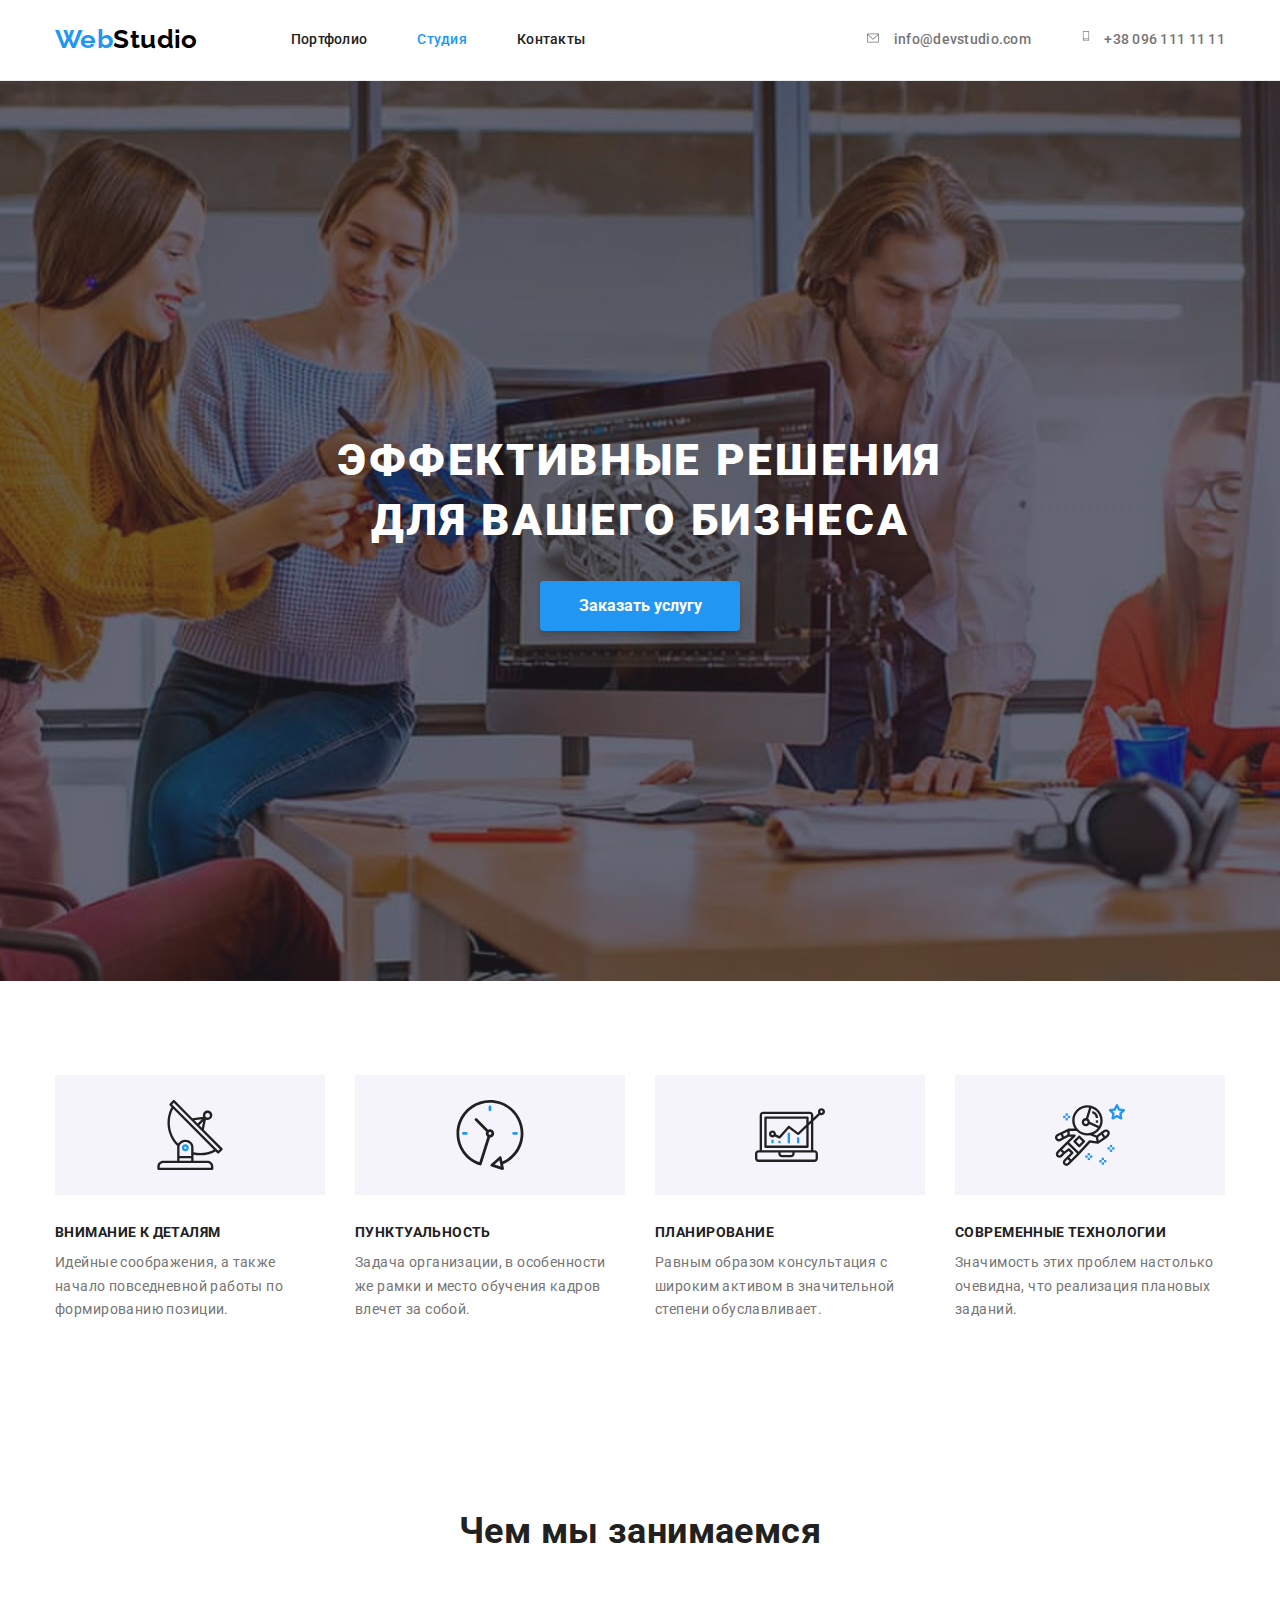
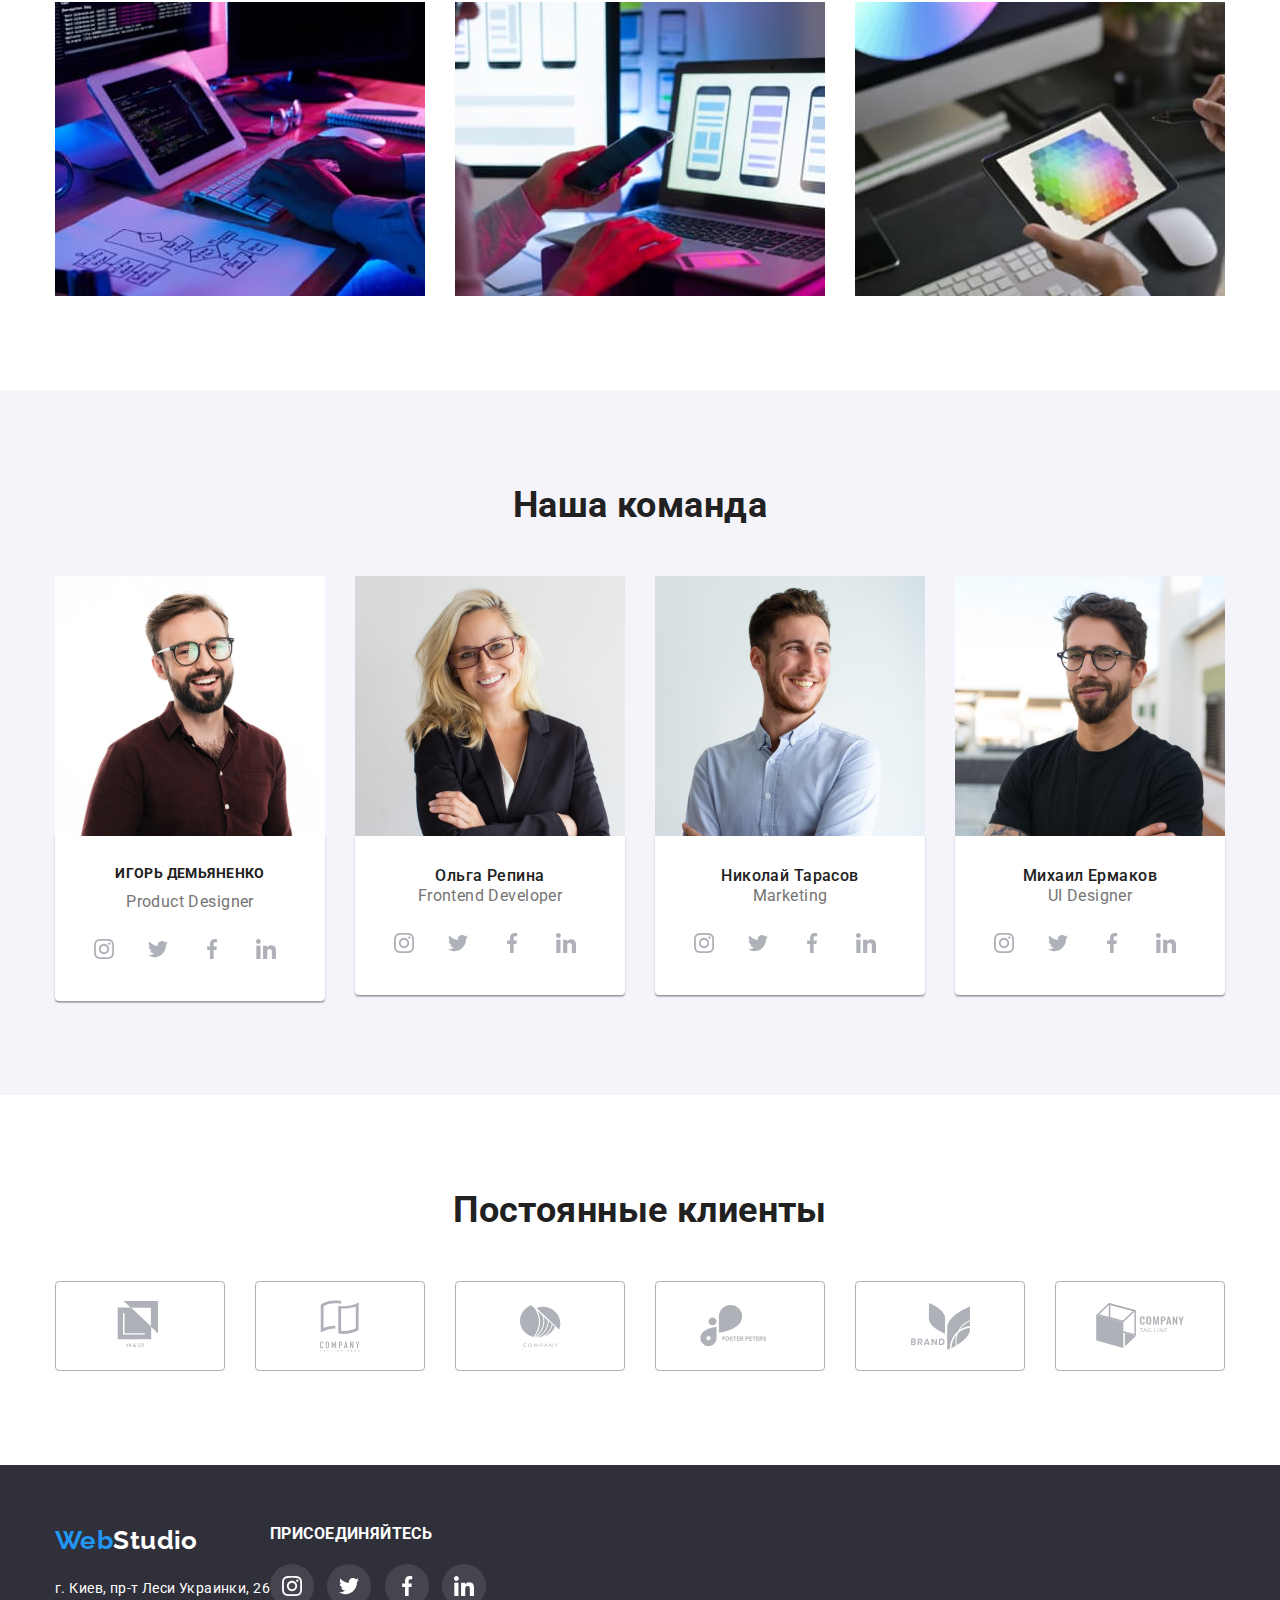
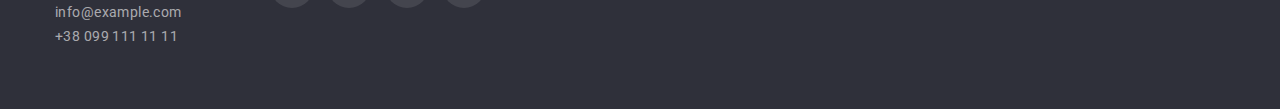
==== commit 520b7b35: "модалка" ====
--- a/index.html
+++ b/index.html
@@ -379,10 +379,10 @@
 <!-- модалка -->
 <div class="backdrop is-hidden" data-model>
     <div class="modal">
-        <button class="btn-close" data-model-close>
-             <svg class="icon-modal" width="30" height="30"> 
-                  <use href="./image/sprite.svg#icon-close-modal"></use>
-             </svg>
+        <button class="btn-close" data-model-close>x
+             <!-- <svg class="icon-modal" width="30" height="30">  -->
+                  <!-- <use href="./image/sprite.svg#icon-close-modal"></use> -->
+             <!-- </svg> -->
         </button>
     </div>
 </div>
--- a/css/styles.css
+++ b/css/styles.css
@@ -596,49 +596,48 @@
   position: fixed;
   top: 0;
   left: 0;
+  z-index: 120;
   width: 100%;
   height: 100%;
-
-  background-color: rgba(0, 0, 0, 0.2);
-}
-/*  
+  background-color: rgba(25, 28, 38, 0.603);
+  opacity: 1;
+  transition: opacity 500ms ease-out 200ms;
+}
+
 .backdrop.is-hidden {
   opacity: 0;
   visibility: hidden;
   pointer-events: none;
-}*/
+}
+
+/* .is-hidden .modal { 
+  transform: translate(100%, 100%) scale(0.2);
+ } */
 
 .modal {
   position: absolute;
   top: 50%;
   left: 50%;
-  transform: translate(-50%, -50%);
-
-  min-width: 528px;
-  min-height: 581px;
-
-  background-color: #ffffff;
+  transform: translate(-50%, -50%) scale(1);
+  width: 100%;
+  max-width: 450px;
+  min-height: 450px;
+  padding: 40px 30px;
+  border-radius: 30px;
+  background-color: #fff;
+  transition: transform 700ms ease-in-out 300ms;
 }
 
 .btn-close {
   position: absolute;
-  top: 0;
-  right: 0;
-
-  margin-top: 8px;
-  margin-right: 8px;
-
+  top: 20px;
+  right: 20px;
+  display: flex;
+  justify-content: center;
+  align-items: center;
+  width: 35px;
+  height: 35px;
   background-color: #ffffff;
+  border: none;
   border-radius: 50%;
-  border: 1px solid rgba(0, 0, 0, 0.1);
-}
-.btn-close:focus,
-.btn-close:hover {
-  fill: #ffffff;
-  background-color: var(--accent-color);
-}
-
-.icon-modal {
-  height: 11px;
-  width: 11px;
-}
+}
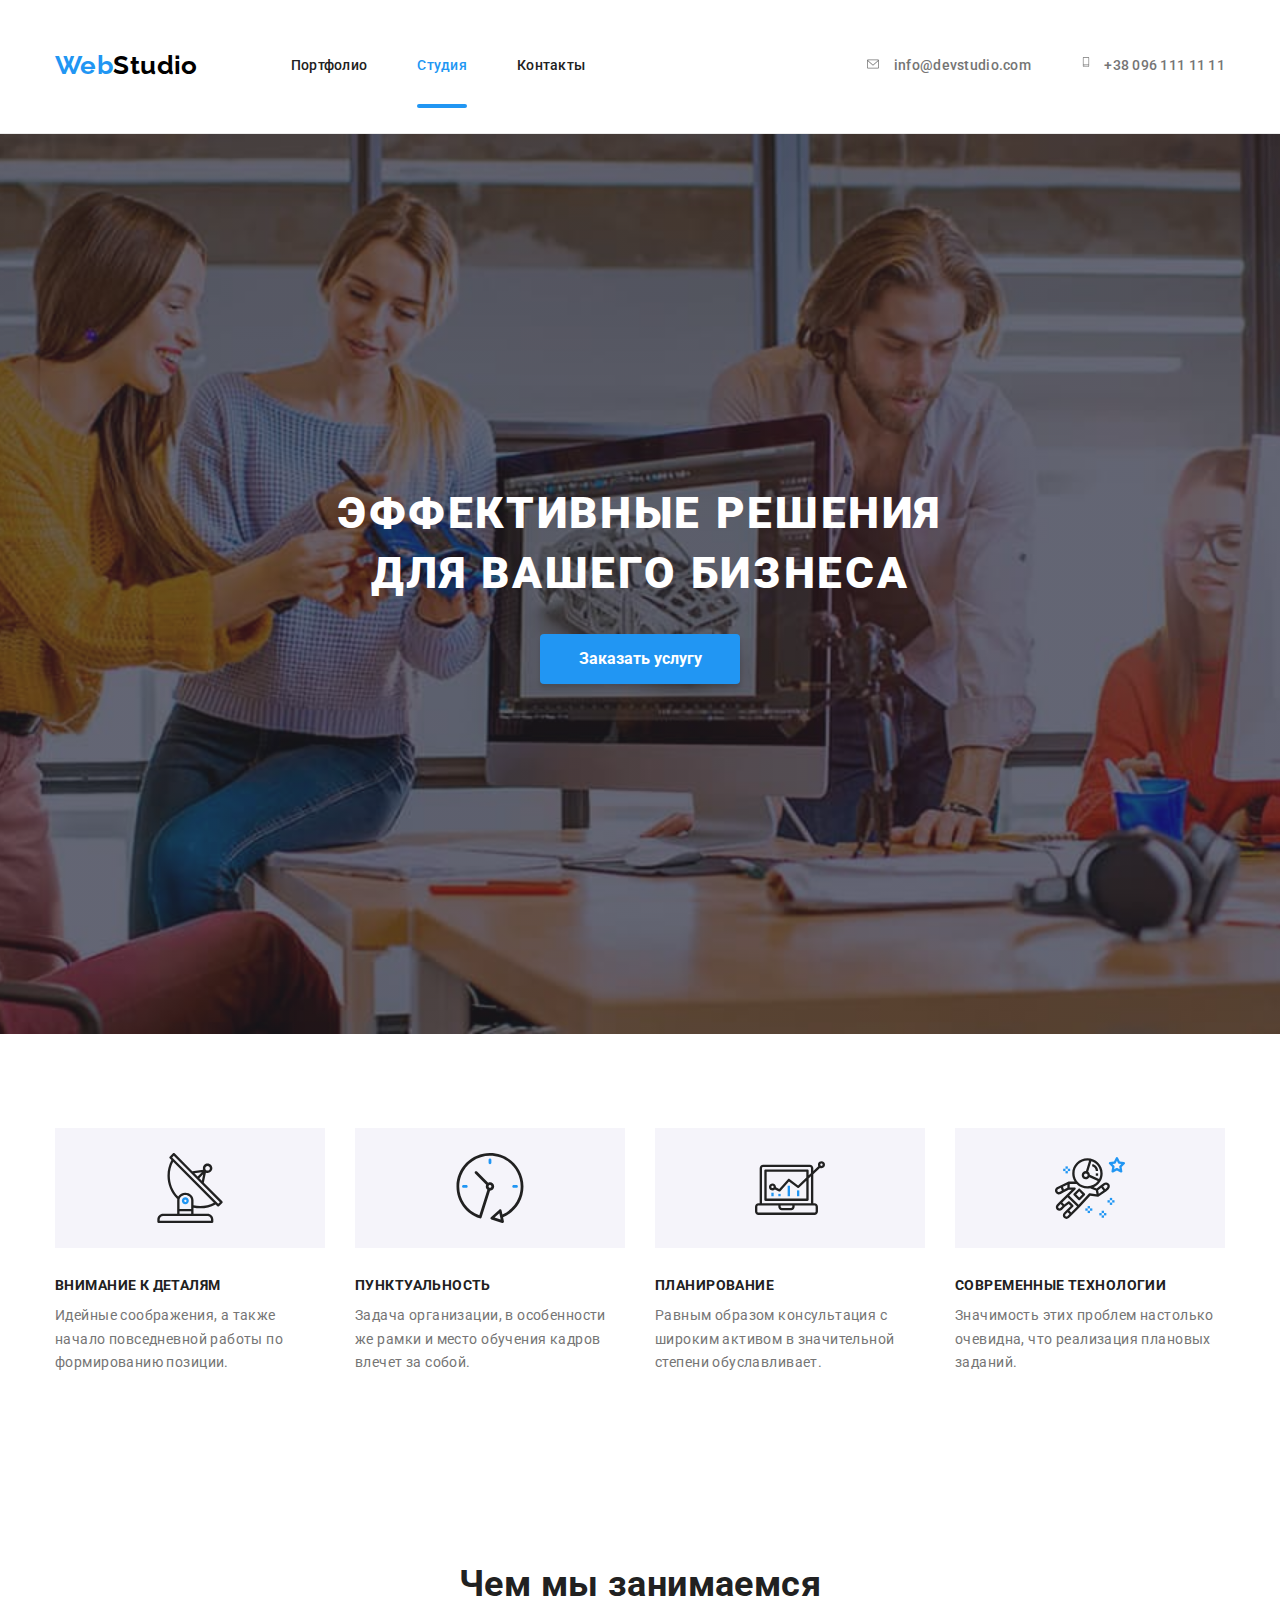
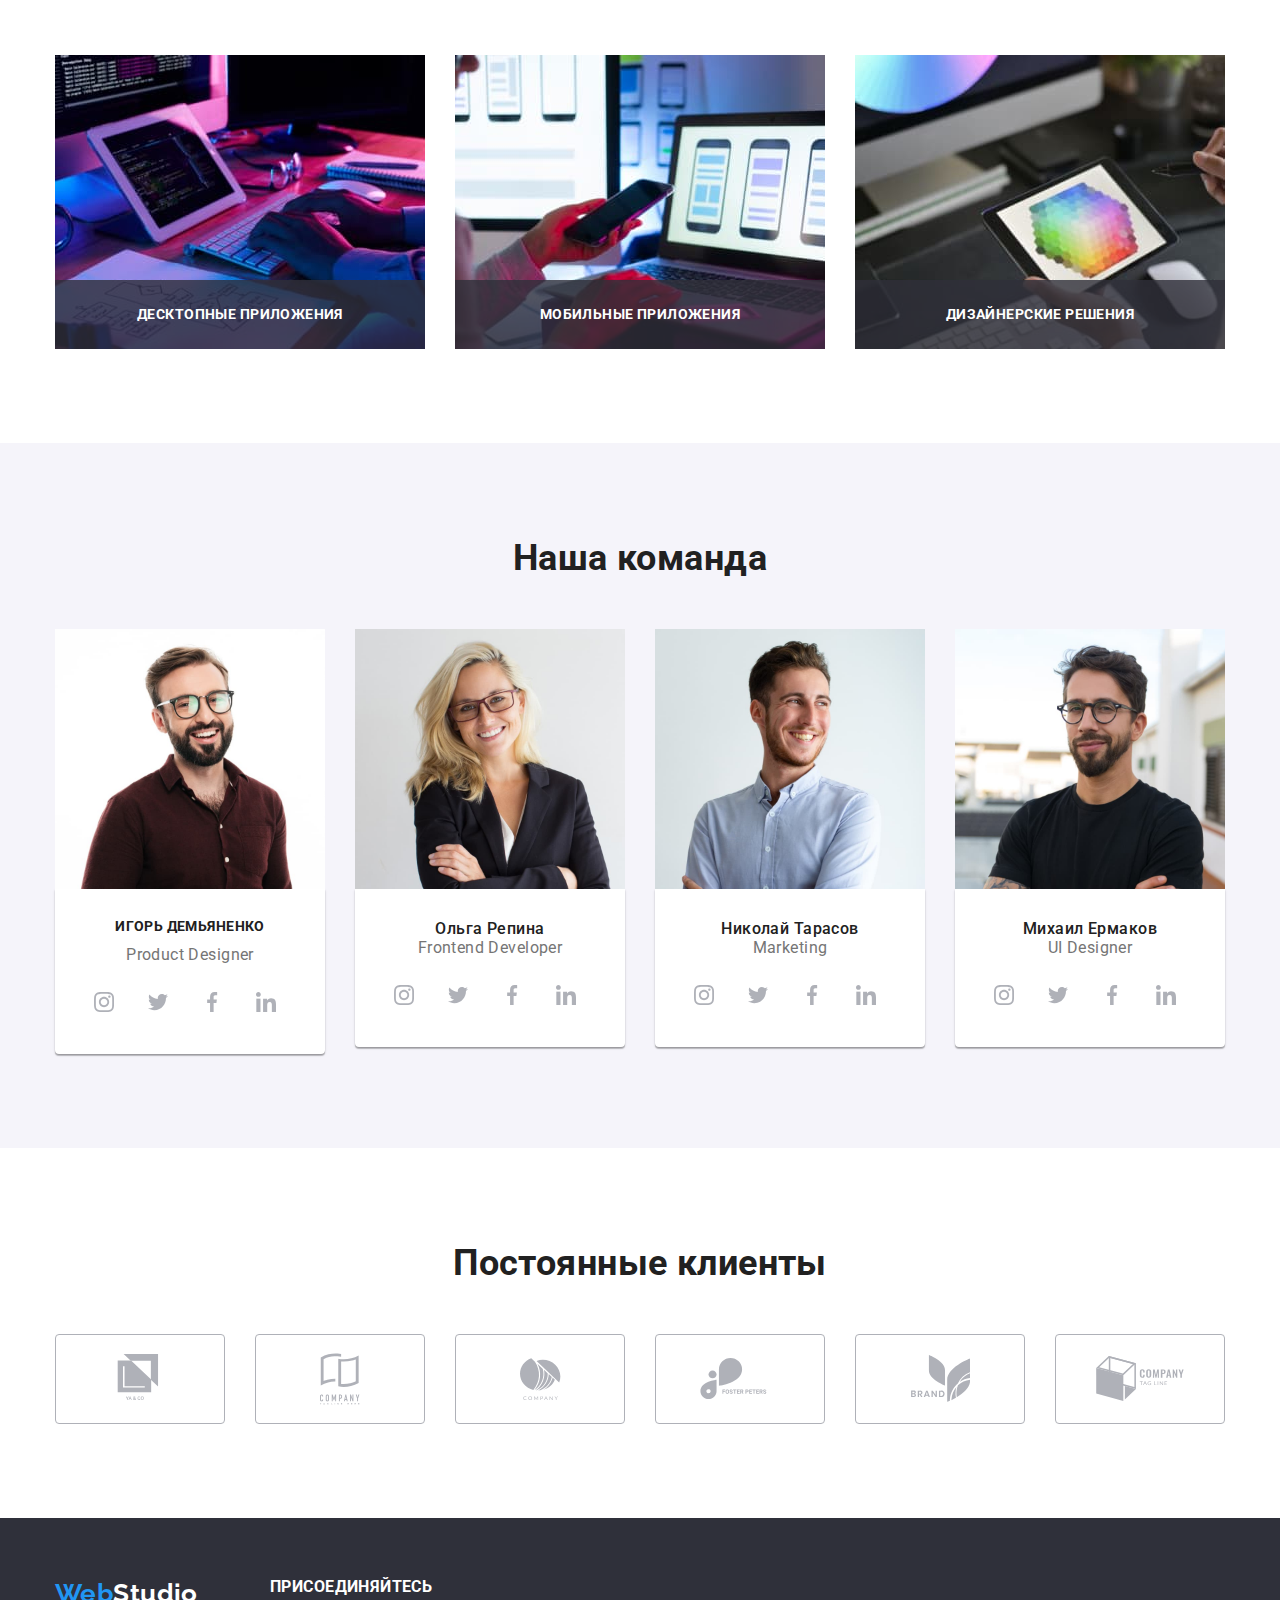
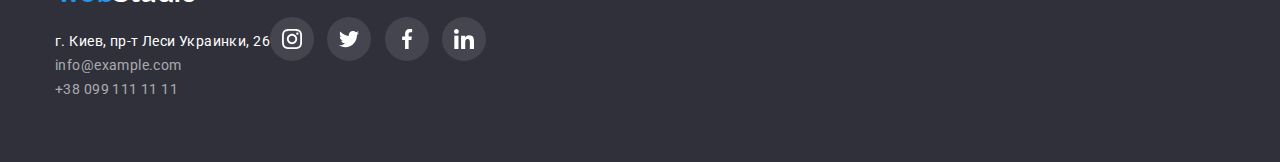
==== commit 0111230d: "додає анімацію на сторінку Студія" ====
--- a/index.html
+++ b/index.html
@@ -20,7 +20,7 @@
         <a  href="" class="logo"><span>Web</span><span class="logo-studio">Studio</span></a>
         <ul class=" list-non site-nav">
             <li class="item"><a href="./portfolio.html" class=" site-nav link" >Портфолио</a></li>
-            <li class="item"><a href="" class="link current">Студия</a></li>
+            <li class="item"><a href="" class=" site-nav link current">Студия</a></li>
             <li class="item"><a href="" class="site-nav link" >Контакты</a></li>
         </ul>
         </nav>
@@ -109,9 +109,15 @@
     <div class="container">
     <h2 class="section-title">Чем мы занимаемся</h2>
     <ul class="list-non title-list grid">
-        <li class="grid-title"><a href=""><img src="./image/box_1.jpg" alt="Человек пишет код" width="370"></a></li>
-        <li class="grid-title"><a href=""><img src="./image/box_2.jpg" alt="Работа с приложениями" width="370"></a></li>
-        <li class="grid-title"><a href=""><img src="./image/box_3.jpg" alt="Работа с графикой" width="370"></a></li>
+        <li class="grid-title"><a href=""><img src="./image/box_1.jpg" alt="Человек пишет код" width="370"></a>
+        <p class="blok-title">Десктопные приложения</p>
+    </li>
+        <li class="grid-title"><a href=""><img src="./image/box_2.jpg" alt="Работа с приложениями" width="370"></a>
+        <p class="blok-title">Мобильные приложения</p>
+    </li>
+        <li class="grid-title"><a href=""><img src="./image/box_3.jpg" alt="Работа с графикой" width="370"></a>
+        <p class="blok-title">Дизайнерские решения</p>
+    </li>
     </ul>
     </div>
 </section>
@@ -377,12 +383,12 @@
     </div>
 </footer>
 <!-- модалка -->
-<div class="backdrop is-hidden" data-model>
+<div class="backdrop is-hidden" data-modal>
     <div class="modal">
-        <button class="btn-close" data-model-close>x
-             <!-- <svg class="icon-modal" width="30" height="30">  -->
-                  <!-- <use href="./image/sprite.svg#icon-close-modal"></use> -->
-             <!-- </svg> -->
+        <button class="btn-close" data-modal-close>
+             <svg class="icon-modal" width="30" height="30">  
+                   <use href="./image/sprite.svg#icon-close-modal"></use>
+             </svg> 
         </button>
     </div>
 </div>
--- a/css/styles.css
+++ b/css/styles.css
@@ -118,9 +118,9 @@
 }
 
 .site-nav .link {
-  /* display: block; 
+  /* /* display: block;  */
   padding-top: 32px;
-  padding-bottom: 32px;*/
+  padding-bottom: 32px;
   position: relative;
 
   color: var(--title-text-color);
@@ -139,6 +139,22 @@
 }
 .site-nav .link.current {
   color: var(--accent-color);
+}
+
+.site-nav .link.current {
+  color: var(--accent-color);
+}
+.link.current::after {
+  content: "";
+  position: absolute;
+  left: 0;
+  bottom: 0;
+
+  display: inline-block;
+  height: 4px;
+  width: 100%;
+  border-radius: 2px;
+  background-color: var(--accent-color);
 }
 
 /* хедер-контакти */
@@ -155,6 +171,9 @@
   font-size: 14px;
   line-height: 1.42;
   letter-spacing: 0.02em;
+
+  transition-duration: 250ms;
+  transition-timing-function: cubic-bezier(0.4, 0, 0.2, 1);
 }
 .contact .contact-date:hover,
 .contact .contact-date:focus {
@@ -181,6 +200,9 @@
   font-size: 16px;
   line-height: 1.87;
   display: inline-block;
+
+  transition-duration: 250ms;
+  transition-timing-function: cubic-bezier(0.4, 0, 0.2, 1);
 }
 .button:hover,
 .button:focus {
@@ -341,9 +363,28 @@
 }
 
 .grid-title {
+  position: relative;
   flex-basis: calc((100% - 3 * 30px) / 3);
   margin-left: 30px;
   margin-top: 50px;
+}
+.blok-title {
+  position: absolute;
+  bottom: 0px;
+  right: 0px;
+
+  padding-top: 27px;
+  padding-bottom: 27px;
+  width: 100%;
+
+  background-color: rgba(47, 48, 58, 0.8);
+  text-align: center;
+
+  font-weight: bold;
+  font-size: 14px;
+  line-height: 1.1;
+  color: #ffffff;
+  text-transform: uppercase;
 }
 
 /* Наша команда */
@@ -406,6 +447,8 @@
   justify-content: center;
   align-items: center;
   fill: var(--color-icons);
+  transition-duration: 250ms;
+  transition-timing-function: cubic-bezier(0.4, 0, 0.2, 1);
 }
 
 .social-icon:not(first-child) {
@@ -428,6 +471,8 @@
   border: 1px solid #afb1b8;
   border-radius: 4px;
   fill: var(--color-icons);
+  transition-duration: 250ms;
+  transition-timing-function: cubic-bezier(0.4, 0, 0.2, 1);
 }
 .our-clients-link:hover,
 .our-clients-link:focus {
@@ -592,52 +637,55 @@
 /* вторинний колір фону #F5F4FA */
 
 /* модалка */
+
 .backdrop {
   position: fixed;
   top: 0;
   left: 0;
-  z-index: 120;
   width: 100%;
   height: 100%;
-  background-color: rgba(25, 28, 38, 0.603);
-  opacity: 1;
-  transition: opacity 500ms ease-out 200ms;
+  background-color: rgba(0, 0, 0, 0.2);
+  transition-duration: 250ms;
+  transition-timing-function: cubic-bezier(0.4, 0, 0.2, 1);
 }
 
 .backdrop.is-hidden {
   opacity: 0;
-  visibility: hidden;
   pointer-events: none;
 }
-
-/* .is-hidden .modal { 
-  transform: translate(100%, 100%) scale(0.2);
- } */
-
 .modal {
   position: absolute;
   top: 50%;
   left: 50%;
-  transform: translate(-50%, -50%) scale(1);
-  width: 100%;
-  max-width: 450px;
-  min-height: 450px;
-  padding: 40px 30px;
-  border-radius: 30px;
-  background-color: #fff;
-  transition: transform 700ms ease-in-out 300ms;
+  transform: translate(-50%, -50%);
+
+  min-width: 528px;
+  min-height: 581px;
+  background-color: #ffffff;
 }
 
 .btn-close {
   position: absolute;
-  top: 20px;
-  right: 20px;
-  display: flex;
-  justify-content: center;
-  align-items: center;
-  width: 35px;
-  height: 35px;
+  top: 0;
+  right: 0;
+
+  margin-top: 8px;
+  margin-right: 8px;
+
+  border-radius: 50%;
+
+  border: 1px solid rgba(0, 0, 0, 0.1);
   background-color: #ffffff;
-  border: none;
-  border-radius: 50%;
-}
+  transition-duration: 250ms;
+  transition-timing-function: cubic-bezier(0.4, 0, 0.2, 1);
+}
+
+.btn-close:focus,
+.btn-close:hover {
+  fill: #ffffff;
+  background-color: var(--accent-color);
+}
+.icon-modal {
+  height: 11px;
+  width: 11px;
+}
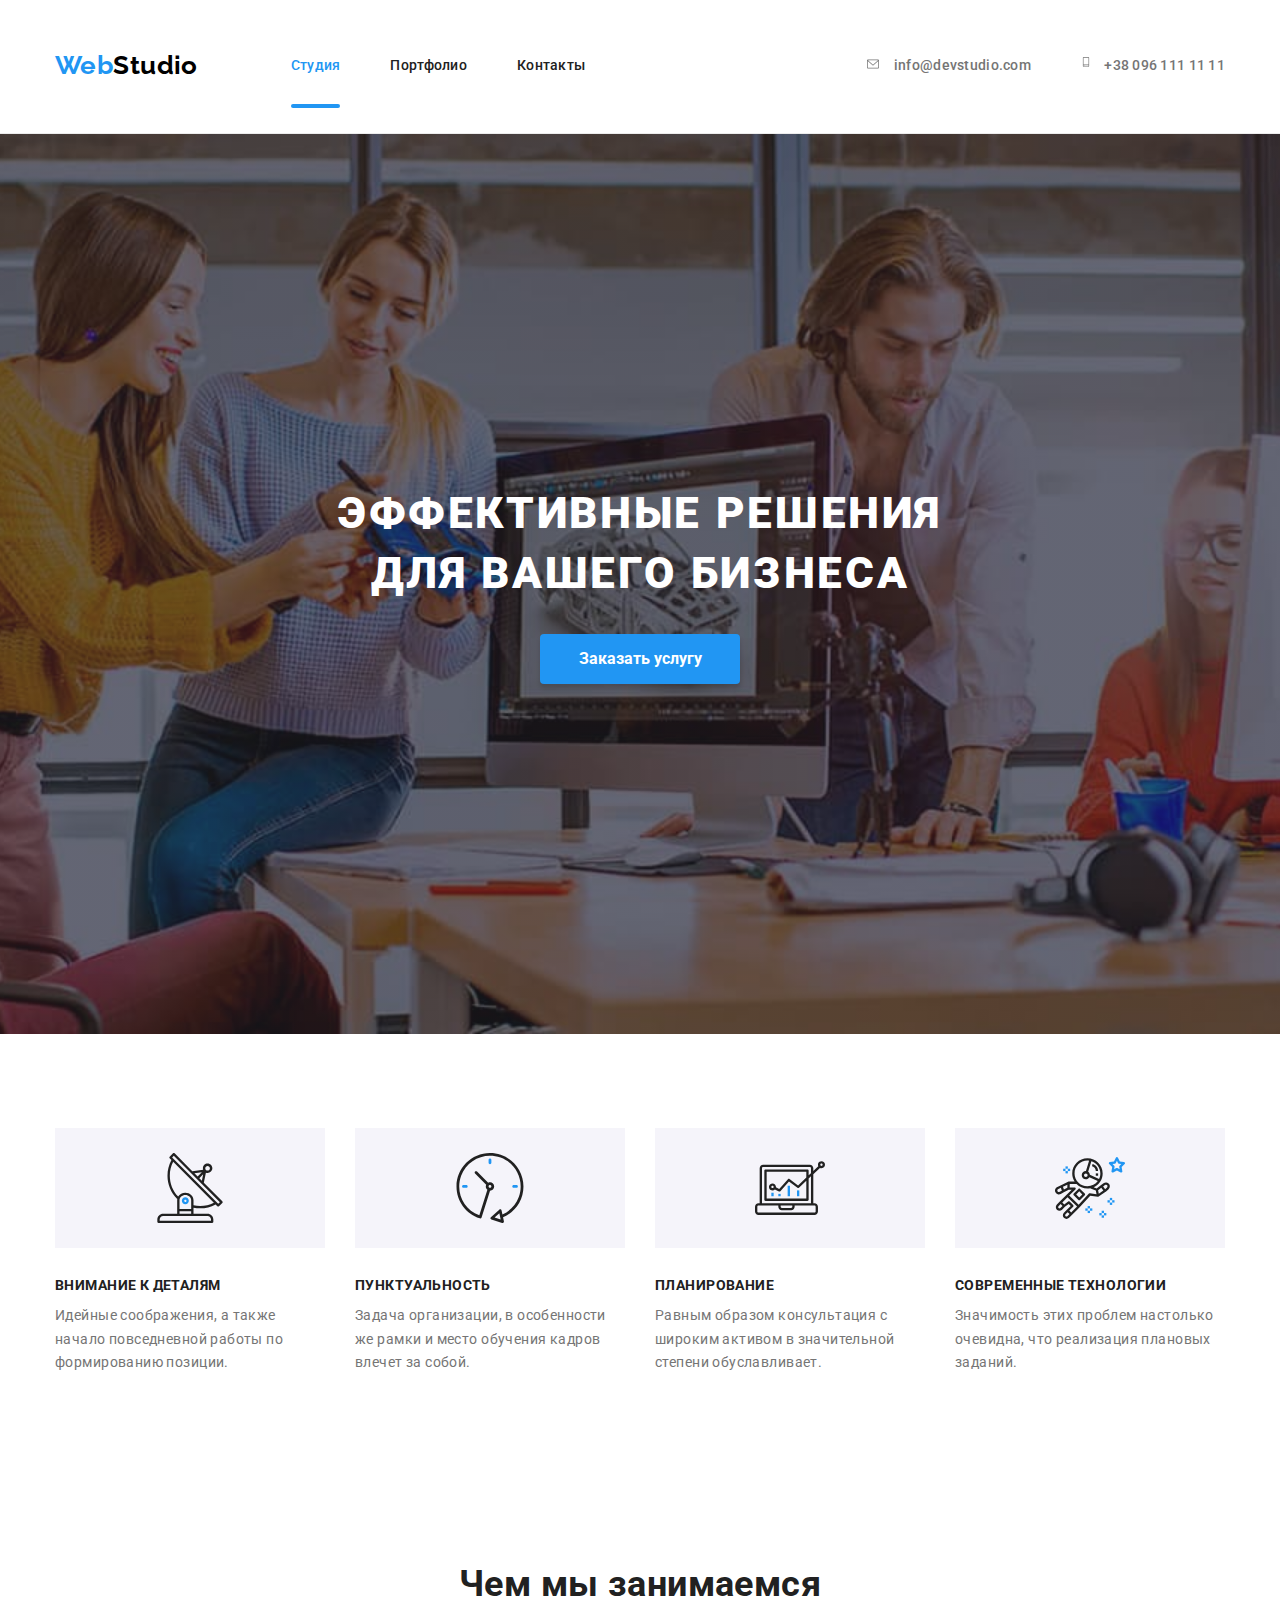
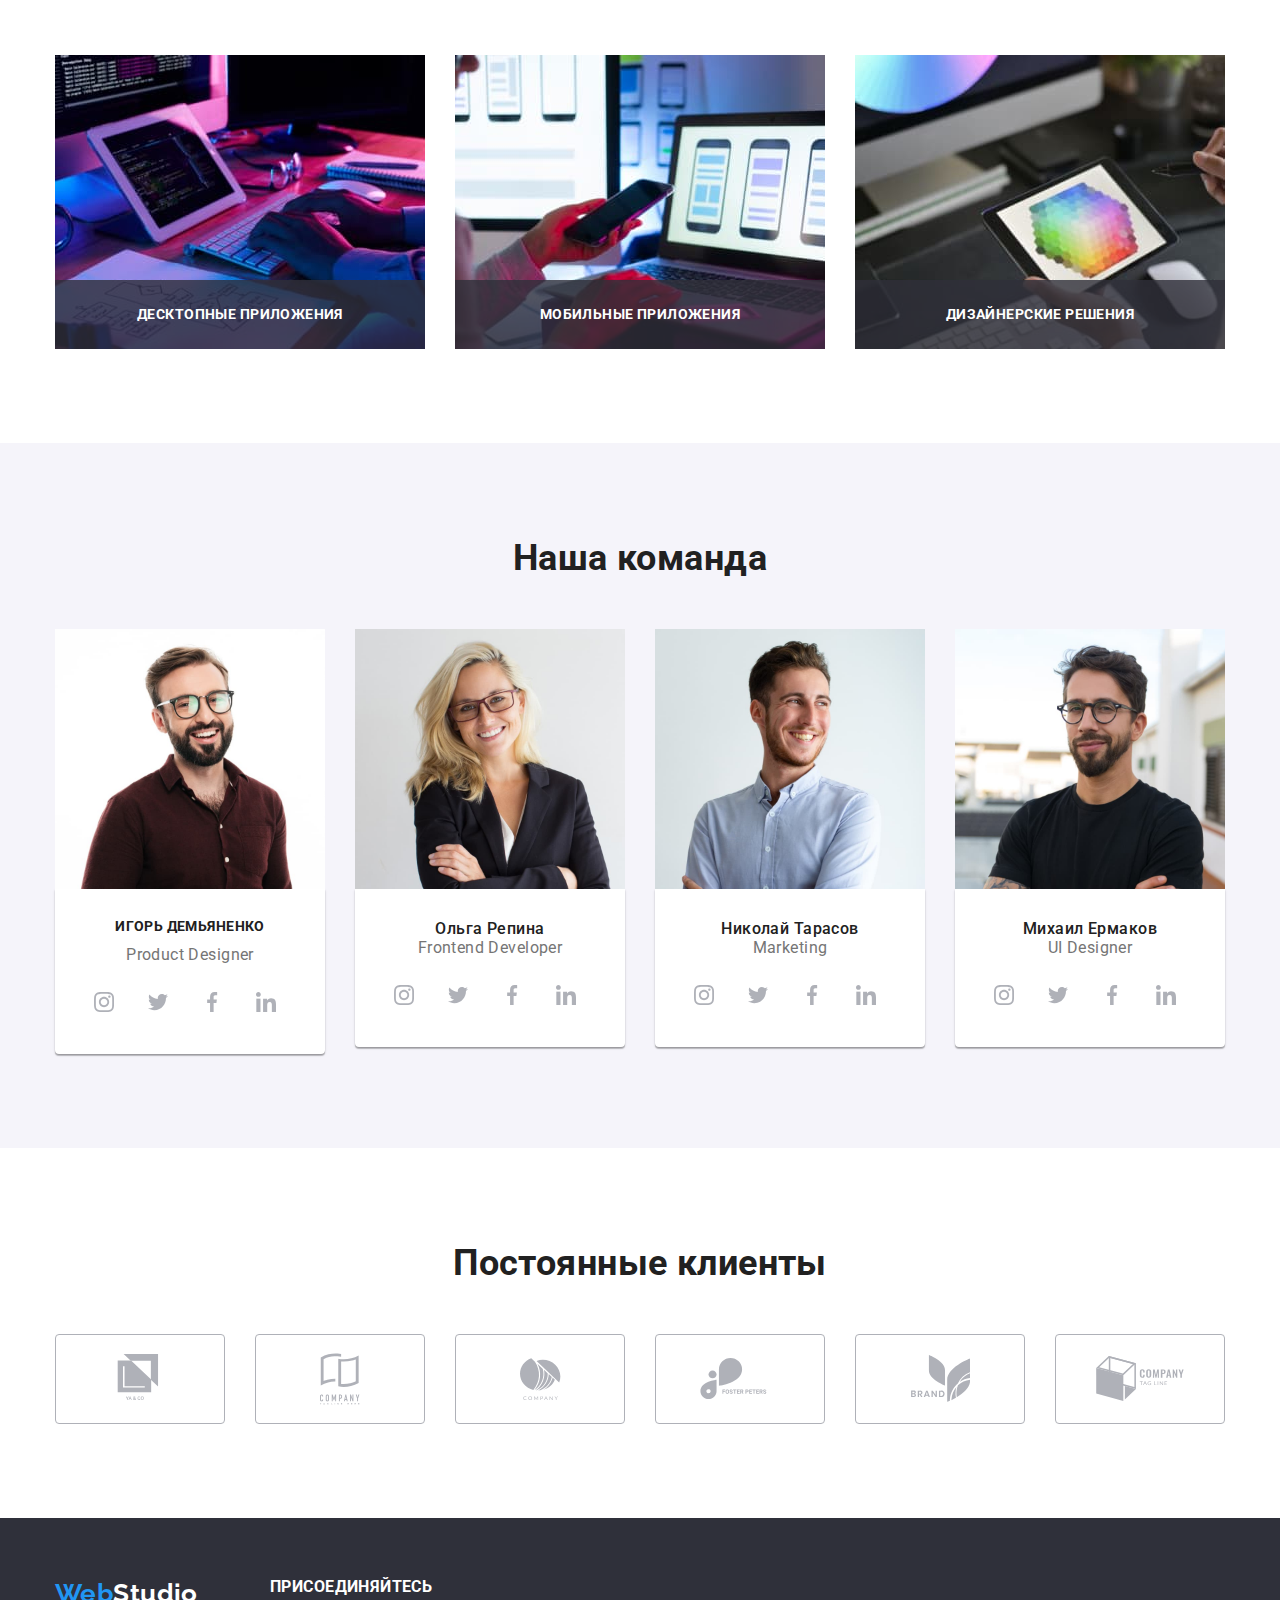
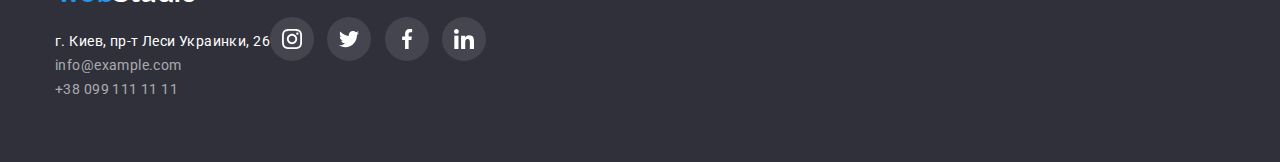
==== commit 0f53da1e: "Додає анімацію на кнопки Портфолію" ====
--- a/index.html
+++ b/index.html
@@ -19,8 +19,8 @@
         <nav class="navigation">
         <a  href="" class="logo"><span>Web</span><span class="logo-studio">Studio</span></a>
         <ul class=" list-non site-nav">
-            <li class="item"><a href="./portfolio.html" class=" site-nav link" >Портфолио</a></li>
-            <li class="item"><a href="" class=" site-nav link current">Студия</a></li>
+            <li class="item"><a href="./portfolio.html" class=" site-nav link current" >Студия</a></li>
+            <li class="item"><a href="" class=" site-nav link">Портфолио</a></li>
             <li class="item"><a href="" class="site-nav link" >Контакты</a></li>
         </ul>
         </nav>
--- a/css/styles.css
+++ b/css/styles.css
@@ -224,16 +224,21 @@
   text-align: center;
   border: none;
   background-color: #f5f4f4;
-  box-shadow: 0px 3px 1px rgba(0, 0, 0, 0.1), 0px 1px 2px rgba(0, 0, 0, 0.08),
-    0px 2px 2px rgba(0, 0, 0, 0.12);
+
+  transition-duration: 250ms;
+  transition-timing-function: cubic-bezier(0.4, 0, 0.2, 1);
 }
 .button-portfolio:hover {
   color: #ffffff;
   background-color: var(--accent-color);
+  box-shadow: 0px 3px 1px rgba(0, 0, 0, 0.1), 0px 1px 2px rgba(0, 0, 0, 0.08),
+    0px 2px 2px rgba(0, 0, 0, 0.12);
 }
 .button-portfolio:focus {
   color: #ffffff;
   background-color: var(--accent-color);
+  box-shadow: 0px 3px 1px rgba(0, 0, 0, 0.1), 0px 1px 2px rgba(0, 0, 0, 0.08),
+    0px 2px 2px rgba(0, 0, 0, 0.12);
 }
 
 .button-nav .button-portfolio.curent {
@@ -471,6 +476,7 @@
   border: 1px solid #afb1b8;
   border-radius: 4px;
   fill: var(--color-icons);
+
   transition-duration: 250ms;
   transition-timing-function: cubic-bezier(0.4, 0, 0.2, 1);
 }
@@ -553,6 +559,9 @@
   justify-content: center;
   border-radius: 50%;
   background-color: rgba(255, 255, 255, 0.1);
+
+  transition-duration: 250ms;
+  transition-timing-function: cubic-bezier(0.4, 0, 0.2, 1);
 }
 
 .footer-network-icon-link:hover,
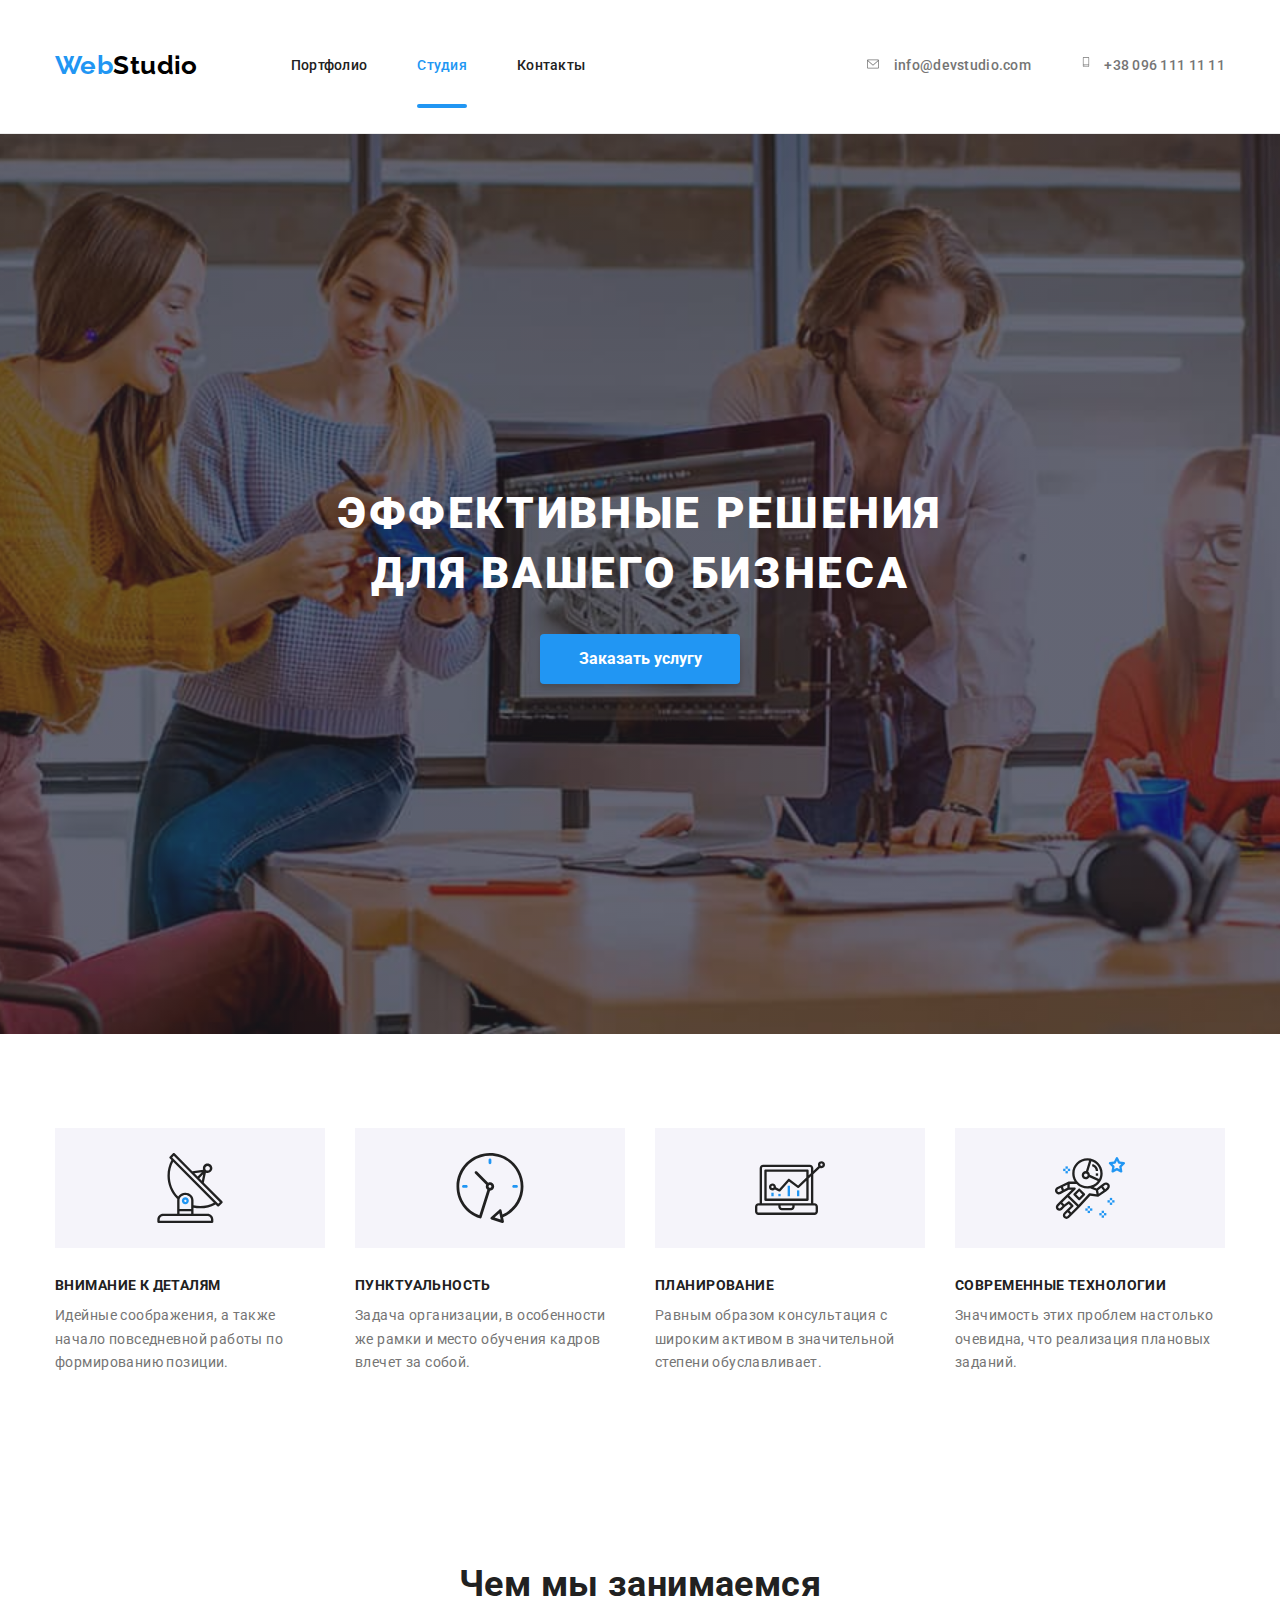
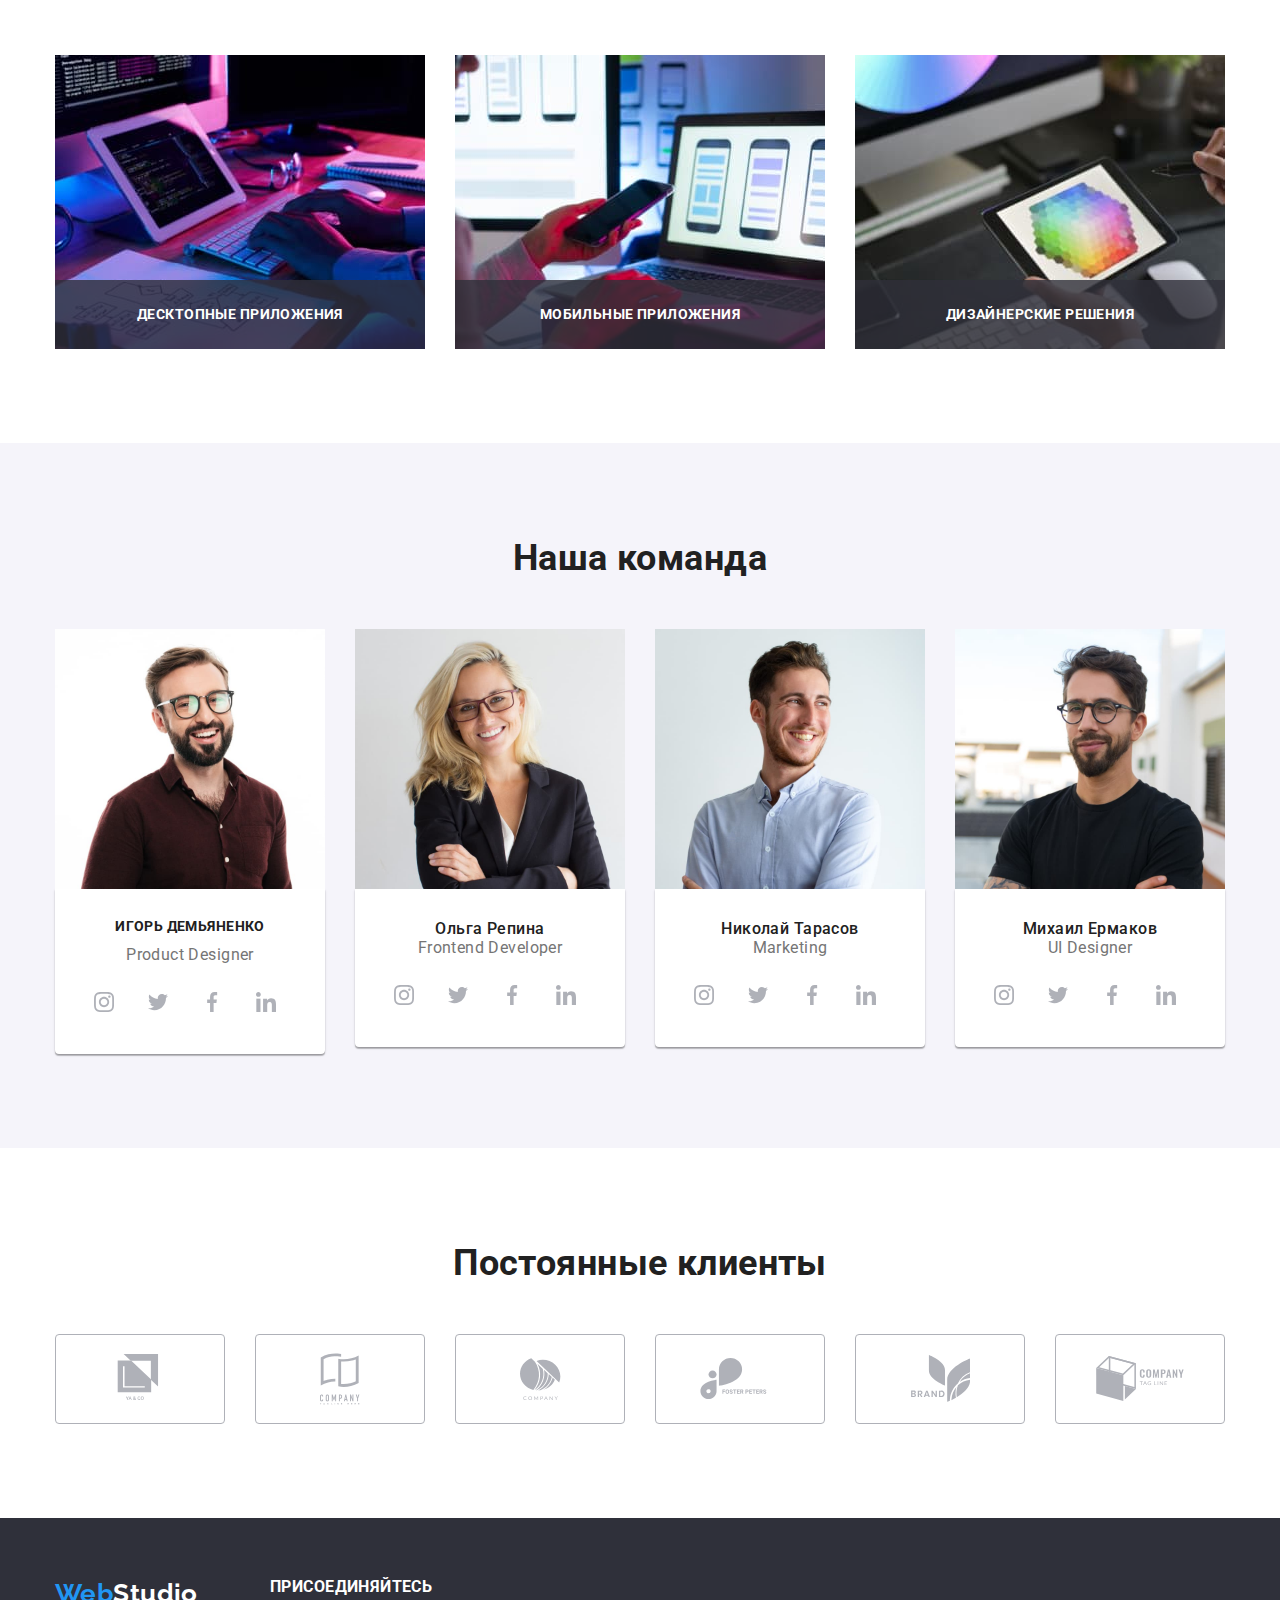
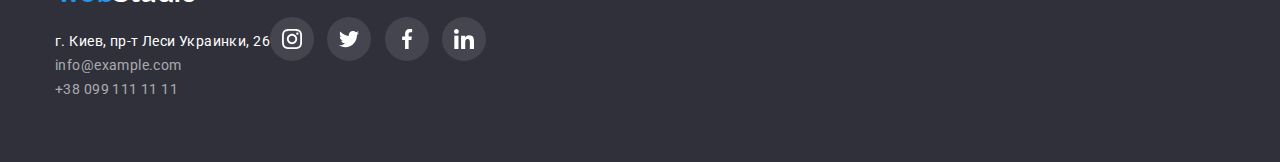
==== commit 01616f02: "Додає оверлей на картинки Портфоліо" ====
--- a/index.html
+++ b/index.html
@@ -19,8 +19,8 @@
         <nav class="navigation">
         <a  href="" class="logo"><span>Web</span><span class="logo-studio">Studio</span></a>
         <ul class=" list-non site-nav">
-            <li class="item"><a href="./portfolio.html" class=" site-nav link current" >Студия</a></li>
-            <li class="item"><a href="" class=" site-nav link">Портфолио</a></li>
+            <li class="item"><a href="./portfolio.html" class=" site-nav link" >Портфолио</a></li>
+            <li class="item"><a href="" class=" site-nav link current">Студия</a></li>
             <li class="item"><a href="" class="site-nav link" >Контакты</a></li>
         </ul>
         </nav>
--- a/css/styles.css
+++ b/css/styles.css
@@ -638,6 +638,66 @@
 .button-nav:not(:last-child) {
   margin-right: 8px;
 }
+
+/* Портфоліо оверлей */
+.thumb::before {
+  content: "";
+  position: absolute;
+  display: inline-block;
+
+  top: 0px;
+  left: 0px;
+  width: 100%;
+  height: 100%;
+
+  transform: translateY(100%);
+  transition: transform 250ms cubic-bezier(0.4, 0, 0.2, 1);
+}
+.thumb {
+  position: relative;
+  overflow: hidden;
+}
+.project:focus .thumb::before,
+.project:focus .overlay-item {
+  transform: translateY(0);
+}
+
+.project:hover .thumb::before,
+.project:hover .overlay-item {
+  transform: translateY(0);
+}
+.overlay-item {
+  content: "";
+  position: absolute;
+  display: inline-block;
+
+  top: 0px;
+  left: 0px;
+  width: 100%;
+  height: 100%;
+  background-color: rgba(33, 150, 243, 0.9);
+
+  font-style: normal;
+  font-weight: normal;
+  font-size: 18px;
+  line-height: 28px;
+  color: #ffffff;
+
+  transform: translateY(100%);
+  transition: transform 250ms cubic-bezier(0.4, 0, 0.2, 1);
+}
+
+.overlay-description {
+  position: absolute;
+  top: 0;
+  left: 0;
+  width: 100%;
+  font-size: 18px;
+  line-height: 1.56;
+  text-align: left;
+  padding: 63px 24px;
+  color: #ffffff;
+}
 /* колір лого header: 000000, #2196F3 */
 /* колір заголовків #212121 */
 /* колір тексту <p>  і підписів під фото  #757575*/
